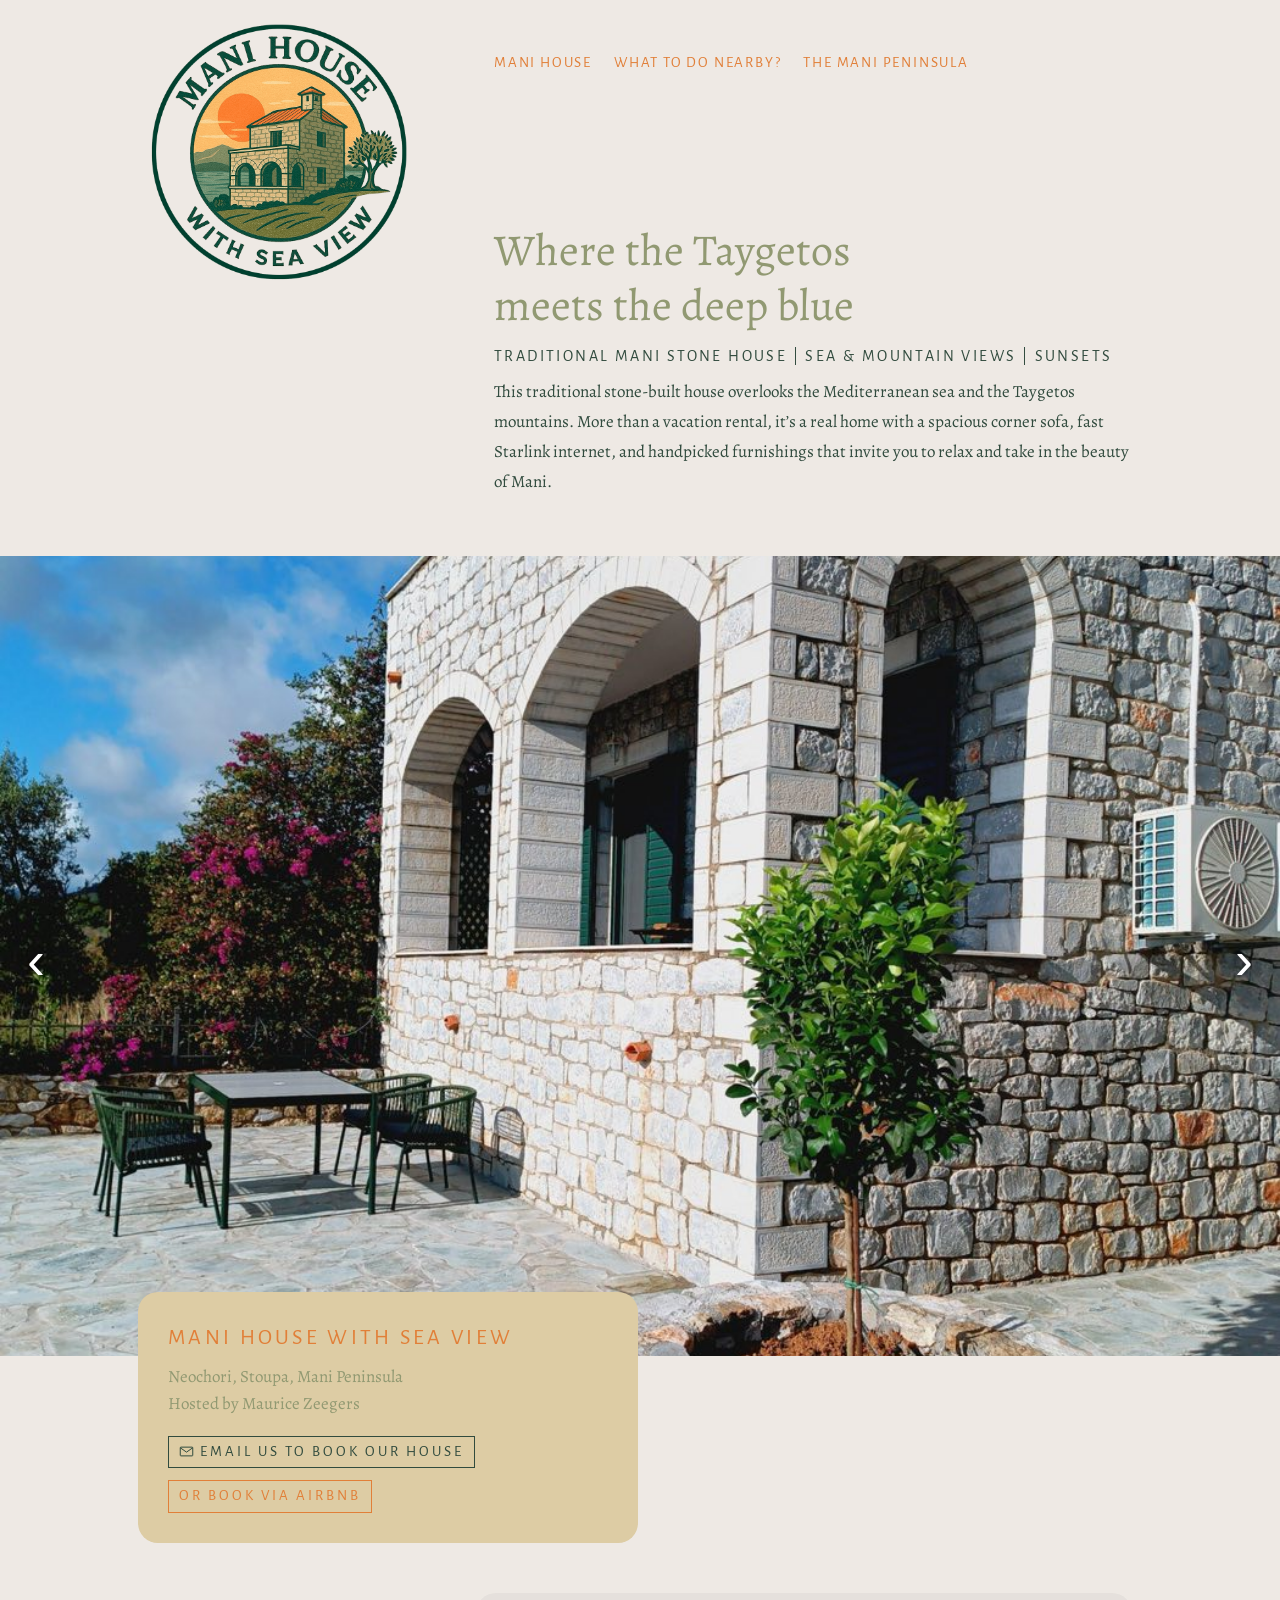
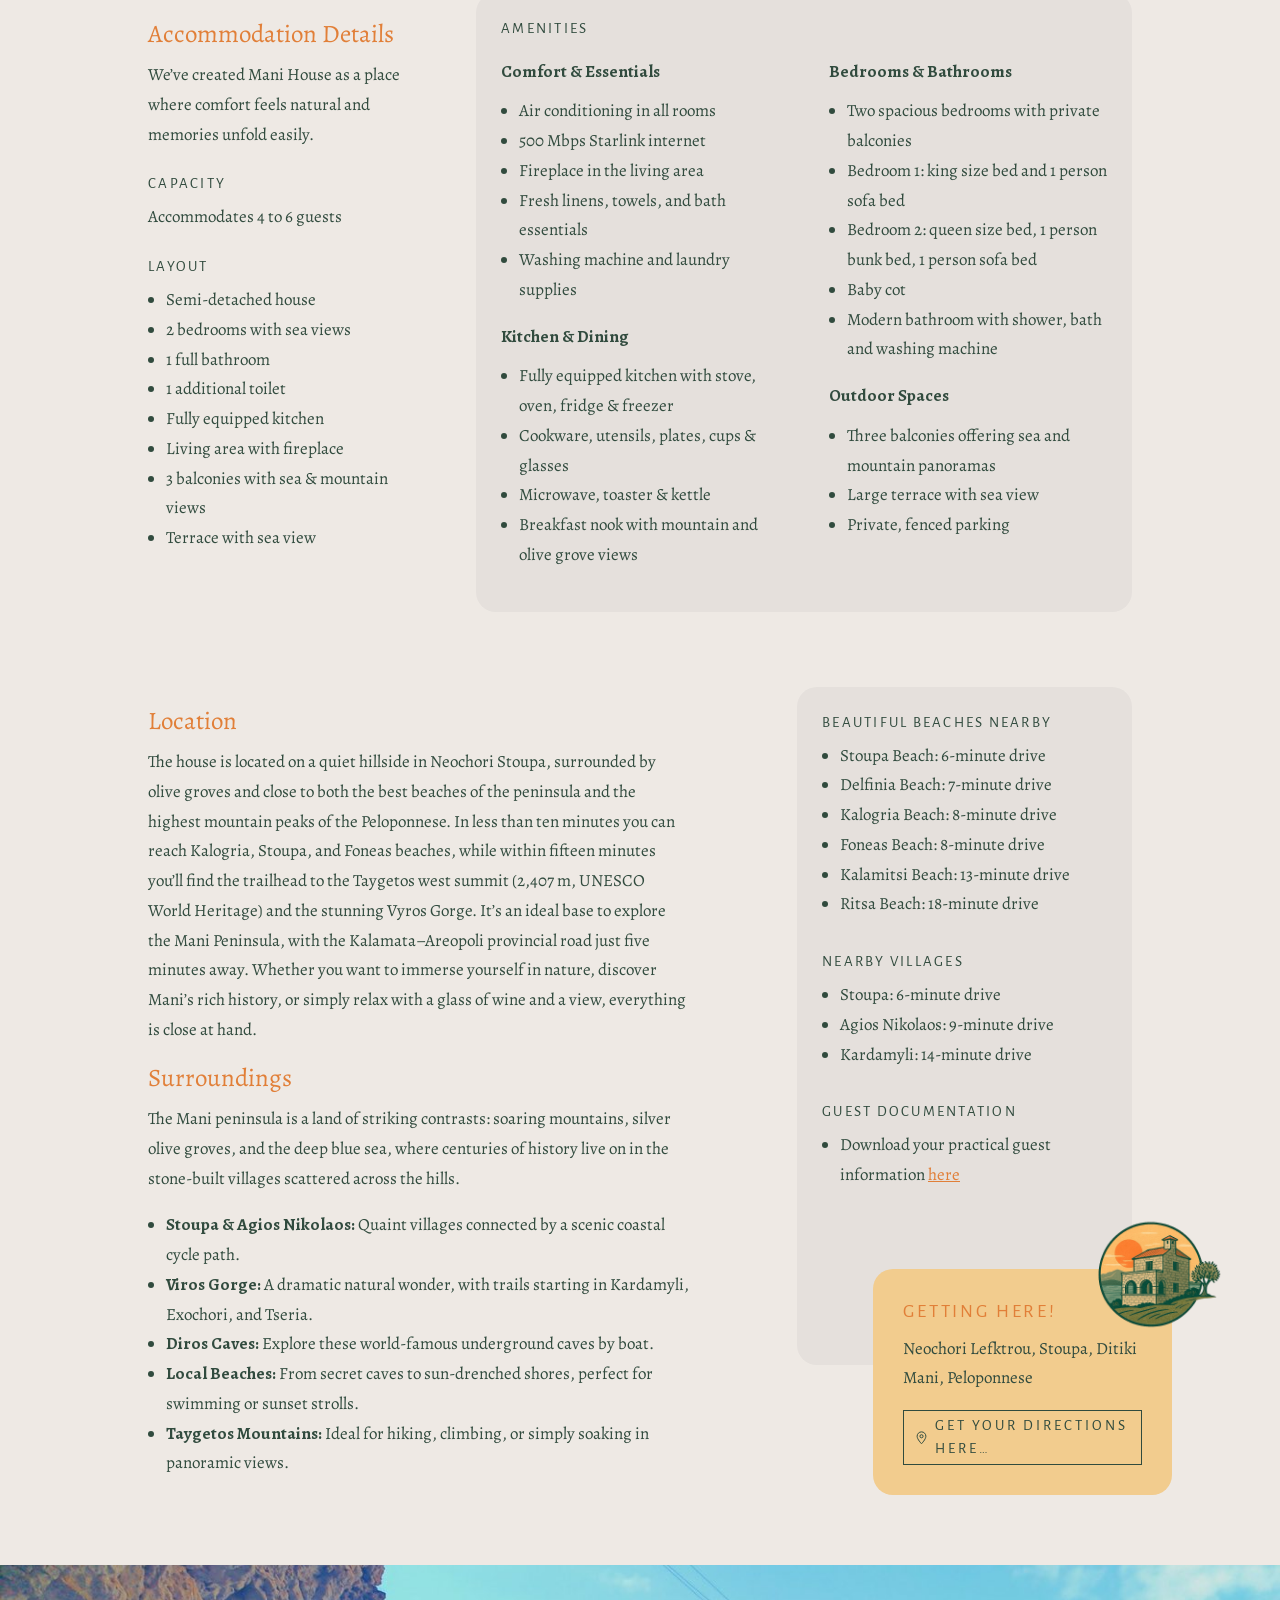
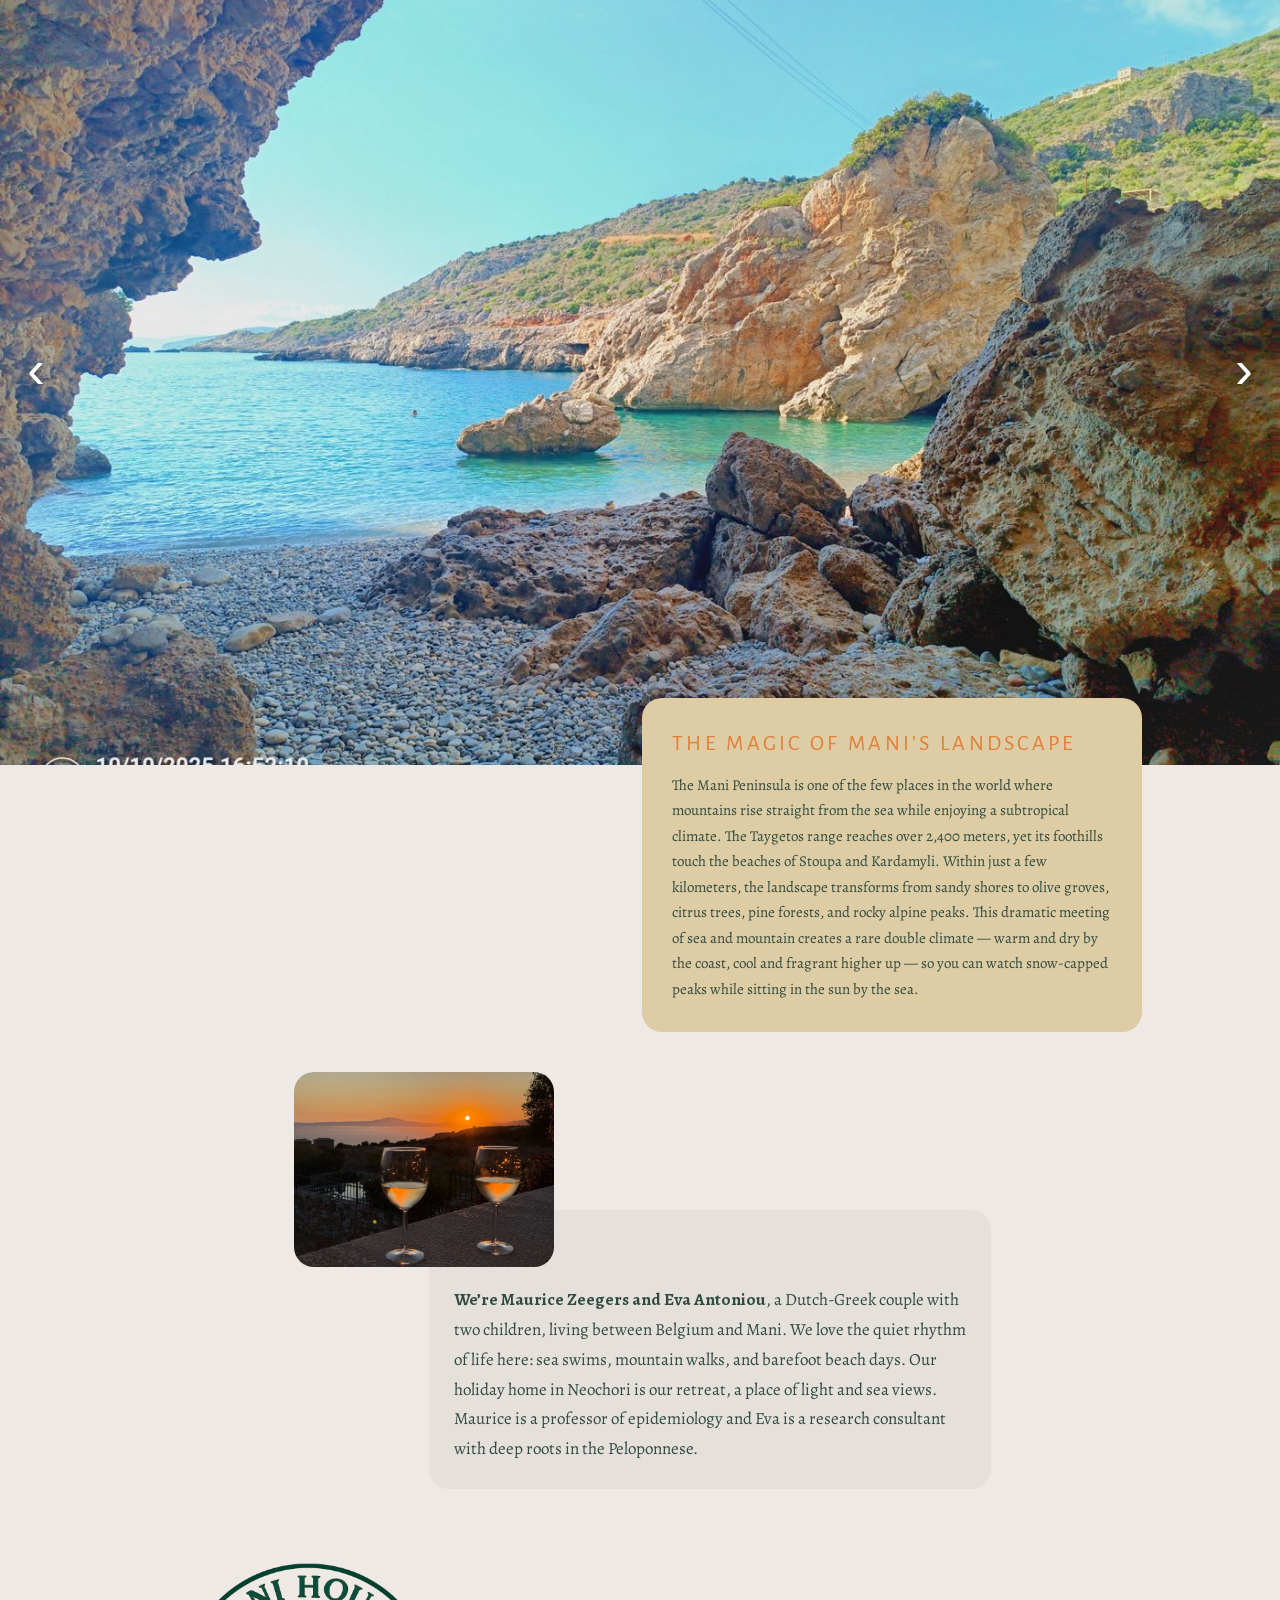
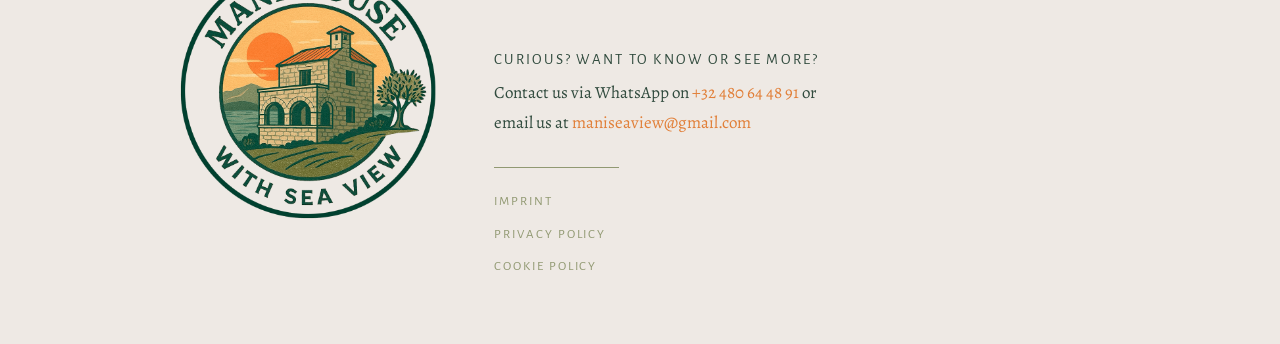
==== index.html @ 1cb17685 "Add static version of the Mani House with Sea View website Rebuilt from the WordPress/Divi site with" ====
<!doctype html>
<html lang="en">
<head>
  <meta charset="utf-8">
  <meta name="viewport" content="width=device-width, initial-scale=1">
  <title>Mani House with Sea View | Neochori, Stoupa, Mani</title>
  <meta name="description" content="Traditional stone house with sea and mountain views in Neochori, Stoupa, on the Mani Peninsula. Two bedrooms, three balconies, Starlink internet. Sleeps 4 to 6 guests.">
  <link rel="canonical" href="https://manihousewithseaview.gr/">
  <meta property="og:title" content="Mani House with Sea View">
  <meta property="og:description" content="Traditional Mani stone house with sea and mountain views near Stoupa.">
  <meta property="og:image" content="https://manihousewithseaview.gr/images/2-exterior-terras-front-1400.jpg">
  <meta property="og:url" content="https://manihousewithseaview.gr/">
  <link rel="icon" href="images/favicon-32.png" sizes="32x32">
  <link rel="apple-touch-icon" href="images/apple-touch-icon.png">
  <link rel="stylesheet" href="style.css">
</head>
<body id="home">

<header class="wrap top">
  <a class="logo" href="./"><img src="images/logo.png" alt="Mani House with Sea View" width="800" height="800"></a>
  <nav>
    <a href="#home">Mani House</a>
    <a href="#whattodo">What to do nearby?</a>
    <a href="#mani">The Mani Peninsula</a>
  </nav>
  <div class="intro">
    <h1>Where the Taygetos<br>meets the deep blue</h1>
    <p class="caps">Traditional Mani stone house | Sea &amp; mountain views | Sunsets</p>
    <p>This traditional stone-built house overlooks the Mediterranean sea and the Taygetos mountains. More than a vacation rental, it’s a real home with a spacious corner sofa, fast Starlink internet, and handpicked furnishings that invite you to relax and take in the beauty of Mani.</p>
  </div>
</header>

<main>
  <div class="slider" aria-label="Photos of the house">
    <div class="slides">
        <figure><img src="images/2-exterior-terras-front-1400.jpg" srcset="images/2-exterior-terras-front-800.jpg 800w, images/2-exterior-terras-front-1400.jpg 1400w" sizes="100vw" alt="Terrace at the front of the house"></figure>
        <figure><img src="images/1-exterior-house-front-1-1400.jpg" srcset="images/1-exterior-house-front-1-800.jpg 800w, images/1-exterior-house-front-1-1400.jpg 1400w" sizes="100vw" alt="Front of the stone house" loading="lazy"></figure>
        <figure><img src="images/3-exterior-house-lighted-1-1400.jpg" srcset="images/3-exterior-house-lighted-1-800.jpg 800w, images/3-exterior-house-lighted-1-1400.jpg 1400w" sizes="100vw" alt="The house lit up in the evening" loading="lazy"></figure>
        <figure><img src="images/4-bedroom-1-view-upper-balcony-1400.jpg" srcset="images/4-bedroom-1-view-upper-balcony-800.jpg 800w, images/4-bedroom-1-view-upper-balcony-1400.jpg 1400w" sizes="100vw" alt="View from the upper balcony of bedroom 1" loading="lazy"></figure>
        <figure><img src="images/5-living-room-sofa-1-1400.jpg" srcset="images/5-living-room-sofa-1-800.jpg 800w, images/5-living-room-sofa-1-1400.jpg 1400w" sizes="100vw" alt="Living room with corner sofa" loading="lazy"></figure>
        <figure><img src="images/6-living-room-view-from-sofa-1400.jpg" srcset="images/6-living-room-view-from-sofa-800.jpg 800w, images/6-living-room-view-from-sofa-1400.jpg 1400w" sizes="100vw" alt="View from the sofa in the living room" loading="lazy"></figure>
        <figure><img src="images/7-livingroom-dining-table-1400.jpg" srcset="images/7-livingroom-dining-table-800.jpg 800w, images/7-livingroom-dining-table-1400.jpg 1400w" sizes="100vw" alt="Dining table in the living room" loading="lazy"></figure>
        <figure><img src="images/8-living-room-view-from-lower-balcony-1400.jpg" srcset="images/8-living-room-view-from-lower-balcony-800.jpg 800w, images/8-living-room-view-from-lower-balcony-1400.jpg 1400w" sizes="100vw" alt="Living room seen from the lower balcony" loading="lazy"></figure>
        <figure><img src="images/11-living-room-fireplace-1400.jpg" srcset="images/11-living-room-fireplace-800.jpg 800w, images/11-living-room-fireplace-1400.jpg 1400w" sizes="100vw" alt="Fireplace in the living room" loading="lazy"></figure>
        <figure><img src="images/12-kitchen-1400.jpg" srcset="images/12-kitchen-800.jpg 800w, images/12-kitchen-1400.jpg 1400w" sizes="100vw" alt="Kitchen" loading="lazy"></figure>
        <figure><img src="images/13-bedroom-1-with-view-1400.jpg" srcset="images/13-bedroom-1-with-view-800.jpg 800w, images/13-bedroom-1-with-view-1400.jpg 1400w" sizes="100vw" alt="Bedroom 1 with sea view" loading="lazy"></figure>
        <figure><img src="images/14-bedroom-1-view-upper-balcony-inside-1400.jpg" srcset="images/14-bedroom-1-view-upper-balcony-inside-800.jpg 800w, images/14-bedroom-1-view-upper-balcony-inside-1400.jpg 1400w" sizes="100vw" alt="Bedroom 1 looking out to the upper balcony" loading="lazy"></figure>
        <figure><img src="images/15-bedroom-1-sunset-from-upper-balcony-1400.jpg" srcset="images/15-bedroom-1-sunset-from-upper-balcony-800.jpg 800w, images/15-bedroom-1-sunset-from-upper-balcony-1400.jpg 1400w" sizes="100vw" alt="Sunset from the upper balcony of bedroom 1" loading="lazy"></figure>
        <figure><img src="images/16-bedroom-2-inside-1400.jpg" srcset="images/16-bedroom-2-inside-800.jpg 800w, images/16-bedroom-2-inside-1400.jpg 1400w" sizes="100vw" alt="Bedroom 2" loading="lazy"></figure>
        <figure><img src="images/17-bedroom-2-sunset-from-upper-balcony-1400.jpg" srcset="images/17-bedroom-2-sunset-from-upper-balcony-800.jpg 800w, images/17-bedroom-2-sunset-from-upper-balcony-1400.jpg 1400w" sizes="100vw" alt="Sunset from the balcony of bedroom 2" loading="lazy"></figure>
        <figure><img src="images/18-bathroom-1400.jpg" srcset="images/18-bathroom-800.jpg 800w, images/18-bathroom-1400.jpg 1400w" sizes="100vw" alt="Bathroom" loading="lazy"></figure>
        <figure><img src="images/20-exterior-house-back-1-1400.jpg" srcset="images/20-exterior-house-back-1-800.jpg 800w, images/20-exterior-house-back-1-1400.jpg 1400w" sizes="100vw" alt="Back of the house" loading="lazy"></figure>
        <figure><img src="images/22-exterior-house-on-the-hill-1400.jpg" srcset="images/22-exterior-house-on-the-hill-800.jpg 800w, images/22-exterior-house-on-the-hill-1400.jpg 1400w" sizes="100vw" alt="The house on the hillside" loading="lazy"></figure>
        <figure><img src="images/23-exterior-main-entrance-1400.jpg" srcset="images/23-exterior-main-entrance-800.jpg 800w, images/23-exterior-main-entrance-1400.jpg 1400w" sizes="100vw" alt="Main entrance" loading="lazy"></figure>
        <figure><img src="images/25-exterior-private-parking-1400.jpg" srcset="images/25-exterior-private-parking-800.jpg 800w, images/25-exterior-private-parking-1400.jpg 1400w" sizes="100vw" alt="Private fenced parking" loading="lazy"></figure>
        <figure><img src="images/img-20251229-131851-343-original-1400.jpg" srcset="images/img-20251229-131851-343-original-800.jpg 800w, images/img-20251229-131851-343-original-1400.jpg 1400w" sizes="100vw" alt="The house and its surroundings" loading="lazy"></figure>
    </div>
    <button class="prev" aria-label="Previous photo">‹</button>
    <button class="next" aria-label="Next photo">›</button>
  </div>

  <div class="wrap">
    <div class="booking">
      <h3 class="caps">Mani House with Sea View</h3>
      <p class="where">Neochori, Stoupa, Mani Peninsula<br>Hosted by Maurice Zeegers</p>
      <div class="buttons">
        <a class="button" href="mailto:maniseaview@gmail.com?subject=Enquiry%20Mani%20House"><svg viewBox="0 0 24 24" fill="none" stroke="currentColor" stroke-width="1.6" aria-hidden="true"><rect x="2" y="5" width="20" height="14" rx="1"/><path d="M2 6l10 7 10-7"/></svg>Email us to book our house</a>
        <a class="button alt" href="https://www.airbnb.com/rooms/1461648641236186463">Or book via Airbnb</a>
      </div>
    </div>

    <section class="accommodation">
      <div>
        <h2>Accommodation Details</h2>
        <p>We’ve created Mani House as a place where comfort feels natural and memories unfold easily.</p>
        <p class="caps label">Capacity</p>
        <p>Accommodates 4 to 6 guests</p>
        <p class="caps label">Layout</p>
        <ul>
          <li>Semi-detached house</li>
          <li>2 bedrooms with sea views</li>
          <li>1 full bathroom</li>
          <li>1 additional toilet</li>
          <li>Fully equipped kitchen</li>
          <li>Living area with fireplace</li>
          <li>3 balconies with sea &amp; mountain views</li>
          <li>Terrace with sea view</li>
        </ul>
      </div>
      <div class="card">
        <p class="caps label">Amenities</p>
        <div>
          <h4>Comfort &amp; Essentials</h4>
          <ul>
            <li>Air conditioning in all rooms</li>
            <li>500 Mbps Starlink internet</li>
            <li>Fireplace in the living area</li>
            <li>Fresh linens, towels, and bath essentials</li>
            <li>Washing machine and laundry supplies</li>
          </ul>
          <h4>Kitchen &amp; Dining</h4>
          <ul>
            <li>Fully equipped kitchen with stove, oven, fridge &amp; freezer</li>
            <li>Cookware, utensils, plates, cups &amp; glasses</li>
            <li>Microwave, toaster &amp; kettle</li>
            <li>Breakfast nook with mountain and olive grove views</li>
          </ul>
        </div>
        <div>
          <h4>Bedrooms &amp; Bathrooms</h4>
          <ul>
            <li>Two spacious bedrooms with private balconies</li>
            <li>Bedroom 1: king size bed and 1 person sofa bed</li>
            <li>Bedroom 2: queen size bed, 1 person bunk bed, 1 person sofa bed</li>
            <li>Baby cot</li>
            <li>Modern bathroom with shower, bath and washing machine</li>
          </ul>
          <h4>Outdoor Spaces</h4>
          <ul>
            <li>Three balconies offering sea and mountain panoramas</li>
            <li>Large terrace with sea view</li>
            <li>Private, fenced parking</li>
          </ul>
        </div>
      </div>
    </section>

    <section class="location" id="whattodo">
      <div class="text">
        <h2>Location</h2>
        <p>The house is located on a quiet hillside in Neochori Stoupa, surrounded by olive groves and close to both the best beaches of the peninsula and the highest mountain peaks of the Peloponnese. In less than ten minutes you can reach Kalogria, Stoupa, and Foneas beaches, while within fifteen minutes you’ll find the trailhead to the Taygetos west summit (2,407 m, UNESCO World Heritage) and the stunning Vyros Gorge. It’s an ideal base to explore the Mani Peninsula, with the Kalamata–Areopoli provincial road just five minutes away. Whether you want to immerse yourself in nature, discover Mani’s rich history, or simply relax with a glass of wine and a view, everything is close at hand.</p>
        <h2>Surroundings</h2>
        <p>The Mani peninsula is a land of striking contrasts: soaring mountains, silver olive groves, and the deep blue sea, where centuries of history live on in the stone-built villages scattered across the hills.</p>
        <ul>
          <li><strong>Stoupa &amp; Agios Nikolaos:</strong> Quaint villages connected by a scenic coastal cycle path.</li>
          <li><strong>Viros Gorge:</strong> A dramatic natural wonder, with trails starting in Kardamyli, Exochori, and Tseria.</li>
          <li><strong>Diros Caves:</strong> Explore these world-famous underground caves by boat.</li>
          <li><strong>Local Beaches:</strong> From secret caves to sun-drenched shores, perfect for swimming or sunset strolls.</li>
          <li><strong>Taygetos Mountains:</strong> Ideal for hiking, climbing, or simply soaking in panoramic views.</li>
        </ul>
      </div>
      <div class="side">
        <div class="card">
          <p class="caps label">Beautiful beaches nearby</p>
          <ul>
            <li>Stoupa Beach: 6-minute drive</li>
            <li>Delfinia Beach: 7-minute drive</li>
            <li>Kalogria Beach: 8-minute drive</li>
            <li>Foneas Beach: 8-minute drive</li>
            <li>Kalamitsi Beach: 13-minute drive</li>
            <li>Ritsa Beach: 18-minute drive</li>
          </ul>
          <p class="caps label">Nearby villages</p>
          <ul>
            <li>Stoupa: 6-minute drive</li>
            <li>Agios Nikolaos: 9-minute drive</li>
            <li>Kardamyli: 14-minute drive</li>
          </ul>
          <p class="caps label">Guest documentation</p>
          <ul>
            <li>Download your practical guest information <a href="https://docs.google.com/document/d/13TBv6bcP04Jsb_FyH6azS7c6gY75hs_yPZg1KuFOugA/edit?tab=t.0">here</a></li>
          </ul>
        </div>
        <div class="getting-here">
          <img class="pin" src="images/logo-small.png" alt="" width="512" height="512" loading="lazy">
          <h3 class="caps">Getting here!</h3>
          <p>Neochori Lefktrou, Stoupa, Ditiki Mani, Peloponnese</p>
          <p><a class="button" href="https://www.google.com/maps/place/Mani+House+with+Sea+View/@36.8481106,22.2846082,17z/data=!3m1!4b1!4m6!3m5!1s0x1361c13d18dd3787:0x86196227bbcb44e0!8m2!3d36.8481106!4d22.2846082!16s%2Fg%2F11yldchxhn"><svg viewBox="0 0 24 24" fill="none" stroke="currentColor" stroke-width="1.6" aria-hidden="true"><path d="M12 22s7-7.2 7-12a7 7 0 0 0-14 0c0 4.8 7 12 7 12z"/><circle cx="12" cy="10" r="2.5"/></svg>Get your directions here…</a></p>
        </div>
      </div>
    </section>
  </div>

  <div class="slider second-slider" aria-label="Photos of the Mani Peninsula">
    <div class="slides">
        <figure><img src="images/26-other-foneas-1400.jpg" srcset="images/26-other-foneas-800.jpg 800w, images/26-other-foneas-1400.jpg 1400w" sizes="100vw" alt="Foneas beach"></figure>
        <figure><img src="images/28-other-tseria-down-1400.jpg" srcset="images/28-other-tseria-down-800.jpg 800w, images/28-other-tseria-down-1400.jpg 1400w" sizes="100vw" alt="View down from Tseria" loading="lazy"></figure>
        <figure><img src="images/29-other-taygetos-1400.jpg" srcset="images/29-other-taygetos-800.jpg 800w, images/29-other-taygetos-1400.jpg 1400w" sizes="100vw" alt="The Taygetos mountains" loading="lazy"></figure>
        <figure><img src="images/30-other-stoupa-1400.jpg" srcset="images/30-other-stoupa-800.jpg 800w, images/30-other-stoupa-1400.jpg 1400w" sizes="100vw" alt="Stoupa" loading="lazy"></figure>
        <figure><img src="images/31-other-cycle-path-stoupa-ag-nikolas-1400.jpg" srcset="images/31-other-cycle-path-stoupa-ag-nikolas-800.jpg 800w, images/31-other-cycle-path-stoupa-ag-nikolas-1400.jpg 1400w" sizes="100vw" alt="Cycle path between Stoupa and Agios Nikolaos" loading="lazy"></figure>
    </div>
    <button class="prev" aria-label="Previous photo">‹</button>
    <button class="next" aria-label="Next photo">›</button>
  </div>

  <div class="wrap">
    <section class="magic" id="mani">
      <h3 class="caps">The magic of Mani’s landscape</h3>
      <p>The Mani Peninsula is one of the few places in the world where mountains rise straight from the sea while enjoying a subtropical climate. The Taygetos range reaches over 2,400 meters, yet its foothills touch the beaches of Stoupa and Kardamyli. Within just a few kilometers, the landscape transforms from sandy shores to olive groves, citrus trees, pine forests, and rocky alpine peaks. This dramatic meeting of sea and mountain creates a rare double climate — warm and dry by the coast, cool and fragrant higher up — so you can watch snow-capped peaks while sitting in the sun by the sea.</p>
    </section>

    <section class="about">
      <img src="images/zonsondergang-wijnglazen-mani-800.jpg" alt="Two wine glasses at sunset over the sea" width="800" height="600" loading="lazy">
      <div class="card">
        <p><strong>We’re Maurice Zeegers and Eva Antoniou</strong>, a Dutch-Greek couple with two children, living between Belgium and Mani. We love the quiet rhythm of life here: sea swims, mountain walks, and barefoot beach days. Our holiday home in Neochori is our retreat, a place of light and sea views. Maurice is a professor of epidemiology and Eva is a research consultant with deep roots in the Peloponnese.</p>
      </div>
    </section>
  </div>
</main>

<footer class="wrap contact">
  <img class="logo" src="images/logo.png" alt="" width="800" height="800" loading="lazy">
  <div>
    <p class="caps label">Curious? Want to know or see more?</p>
    <p>Contact us via WhatsApp on <a href="https://wa.me/32480644891">+32 480 64 48 91</a> or<br>email us at <a href="mailto:maniseaview@gmail.com?subject=Enquiry%20Mani%20House">maniseaview@gmail.com</a></p>
    <hr>
    <nav class="legal-links">
      <a href="imprint.html">Imprint</a>
      <a href="privacy-policy.html">Privacy Policy</a>
      <a href="cookie-policy-eu.html">Cookie Policy</a>
    </nav>
  </div>
</footer>

<script>
  document.querySelectorAll('.slider').forEach(function (slider) {
    var track = slider.querySelector('.slides');
    var total = track.children.length;
    function index() { return Math.round(track.scrollLeft / track.clientWidth); }
    function go(step) {
      var next = (index() + step + total) % total;
      track.scrollTo({ left: next * track.clientWidth, behavior: 'smooth' });
    }
    slider.querySelector('.prev').addEventListener('click', function () { go(-1); });
    slider.querySelector('.next').addEventListener('click', function () { go(1); });
  });
</script>
</body>
</html>
---- style.css ----
@font-face {
  font-family: "Alegreya";
  src: url("fonts/Alegreya-Regular.ttf") format("truetype");
  font-display: swap;
}
@font-face {
  font-family: "Alegreya";
  src: url("fonts/Alegreya-Bold.woff2") format("woff2");
  font-weight: 700;
  font-display: swap;
}
@font-face {
  font-family: "Alegreya Sans";
  src: url("fonts/AlegreyaSans-Regular.ttf") format("truetype");
  font-display: swap;
}

:root {
  --bg: #eee9e4;
  --grey: #e5e0dc;
  --sand: #ddcca4;
  --peach: #f2cc8e;
  --text: #314b3e;
  --olive: #919972;
  --accent: #e17f38;
  --accent-dark: #c4652a;
  --serif: "Alegreya", Georgia, serif;
  --sans: "Alegreya Sans", Helvetica, Arial, sans-serif;
  --radius: 20px;
}

* { box-sizing: border-box; }
html { scroll-behavior: smooth; }
body {
  margin: 0;
  background: var(--bg);
  color: var(--text);
  font-family: var(--serif);
  font-size: 17px;
  line-height: 1.75;
}
img { max-width: 100%; height: auto; display: block; }
a { color: var(--accent); text-decoration: none; }
.legal a, .location .card a { text-decoration: underline; }
a:hover { color: var(--accent-dark); }
p { margin: 0 0 1em; }
p:last-child { margin-bottom: 0; }

.wrap { max-width: 1024px; margin: 0 auto; padding: 0 20px; }

/* Shared type */
h1 {
  font-weight: 400;
  color: var(--olive);
  font-size: 44px;
  line-height: 1.25;
  margin: 0 0 12px;
}
h2 {
  font-weight: 400;
  color: var(--accent);
  font-size: 25px;
  line-height: 1.3;
  margin: 0 0 10px;
}
h4 { font-weight: 700; font-size: 17px; margin: 0 0 10px; }
.caps {
  font-family: var(--sans);
  font-weight: 400;
  text-transform: uppercase;
  letter-spacing: 0.15em;
  line-height: 1.4;
}
h3.caps { color: var(--accent); font-size: 22px; margin: 0 0 14px; }
.label { font-size: 15px; margin: 0 0 8px; }
ul { margin: 0 0 1em; padding-left: 18px; }
li { margin: 0; }
.card {
  background: var(--grey);
  border-radius: var(--radius);
  padding: 25px;
}

/* Buttons */
.button {
  display: inline-flex;
  align-items: center;
  gap: 6px;
  font-family: var(--sans);
  text-transform: uppercase;
  letter-spacing: 0.2em;
  font-size: 15px;
  line-height: 1.5;
  text-decoration: none;
  border: 1px solid currentColor;
  padding: 4px 10px;
  color: var(--text);
}
.button.alt { color: var(--accent); }
.button:hover { background: rgba(255, 255, 255, 0.3); color: inherit; }
.button svg { width: 15px; height: 15px; flex: none; }
.buttons { display: flex; flex-direction: column; align-items: flex-start; gap: 12px; }

/* Header and intro */
.top { display: grid; grid-template-columns: 292px 1fr; gap: 0 54px; padding-top: 20px; }
.top .logo img { width: 263px; }
.top nav { display: flex; flex-wrap: wrap; gap: 6px 22px; padding-top: 30px; }
.top nav a {
  font-family: var(--sans);
  text-transform: uppercase;
  letter-spacing: 0.12em;
  font-size: 15px;
  text-decoration: none;
}
.intro { grid-column: 2; margin-top: -60px; padding-bottom: 60px; }
.intro .caps { font-size: 16px; margin-bottom: 10px; }

/* Slider */
.slider { position: relative; }
.slides {
  display: flex;
  overflow-x: auto;
  scroll-snap-type: x mandatory;
  scrollbar-width: none;
}
.slides::-webkit-scrollbar { display: none; }
.slides figure {
  flex: 0 0 100%;
  margin: 0;
  scroll-snap-align: start;
  height: 800px;
  max-height: 90vh;
  background: #222;
}
.slides img { width: 100%; height: 100%; object-fit: cover; }
.slider button {
  position: absolute;
  top: 50%;
  transform: translateY(-50%);
  width: 48px;
  height: 48px;
  border: 0;
  background: none;
  color: #fff;
  font-size: 54px;
  line-height: 1;
  text-shadow: 0 0 8px rgba(0, 0, 0, 0.5);
  cursor: pointer;
}
.slider .prev { left: 12px; }
.slider .next { right: 12px; }

/* Booking card, overlapping the first slider */
.booking {
  position: relative;
  z-index: 2;
  width: 500px;
  max-width: 100%;
  margin: -64px 0 0 -10px;
  background: var(--sand);
  border-radius: var(--radius);
  padding: 30px;
}
.booking h3.caps { margin-bottom: 10px; }
.booking .where { color: var(--olive); line-height: 1.6; margin-bottom: 18px; }

/* Accommodation */
.accommodation { display: grid; grid-template-columns: 328px 1fr; padding-top: 50px; }
.accommodation > div:first-child { padding: 25px 52px 0 0; }
.accommodation .card { display: grid; grid-template-columns: 1fr 1fr; gap: 0 50px; }
.accommodation .card .label { grid-column: 1 / -1; margin-bottom: 18px; }
.accommodation .label { margin-top: 24px; }
.accommodation .card .label { margin-top: 0; }

/* Location and the overlapping "Getting here" card */
.location { display: grid; grid-template-columns: 1fr 335px; gap: 0 107px; padding-top: 75px; }
.location .text { padding-top: 18px; }
.location .side { position: relative; padding-bottom: 130px; }
.location .side .card { min-height: 100%; padding-bottom: 140px; }
.location .side .card .label { margin-top: 32px; }
.location .side .card .label:first-child { margin-top: 0; }
.getting-here {
  position: absolute;
  z-index: 2;
  left: 76px;
  bottom: 0;
  width: 299px;
  background: var(--peach);
  border-radius: var(--radius);
  padding: 30px;
}
.getting-here h3.caps { font-size: 19px; margin-bottom: 8px; }
.getting-here .pin {
  position: absolute;
  top: -57px;
  right: -49px;
  width: 123px;
}
.second-slider { margin-top: 70px; }

/* Magic card, overlapping the second slider */
.magic {
  position: relative;
  z-index: 2;
  width: 500px;
  max-width: 100%;
  margin: -67px -10px 0 auto;
  background: var(--sand);
  border-radius: var(--radius);
  padding: 30px;
  font-size: 15px;
  line-height: 1.7;
}

/* About: photo overlapping the grey card */
.about { position: relative; max-width: 562px; margin: 40px auto 0; padding-top: 138px; left: 70px; }
.about img {
  position: absolute;
  z-index: 2;
  top: 0;
  left: -135px;
  width: 260px;
  border-radius: var(--radius);
}
.about .card { padding: 75px 25px 25px; }

/* Contact and footer */
.contact { display: grid; grid-template-columns: 292px 1fr; gap: 0 54px; padding: 110px 20px 60px; align-items: start; }
.contact .logo { width: 263px; margin-left: 29px; margin-top: -40px; }
.contact .label { color: var(--text); margin: 50px 0 8px; }
.contact hr { width: 125px; margin: 30px 0 18px; border: 0; border-top: 1px solid var(--olive); }
.legal-links a {
  display: block;
  font-family: var(--sans);
  text-transform: uppercase;
  letter-spacing: 0.15em;
  font-size: 13px;
  line-height: 2.5;
  color: var(--olive);
  text-decoration: none;
}
.legal-links a:hover { color: var(--accent); }

/* Legal pages */
.legal { max-width: 760px; padding-bottom: 40px; }
.legal h2 { font-size: 21px; margin-top: 32px; }
.legal h4 { margin-top: 18px; }
.legal-footer { padding: 20px 20px 60px; }
.legal-footer .legal-links { display: flex; flex-wrap: wrap; gap: 0 28px; }

@media (max-width: 980px) {
  .top, .contact { grid-template-columns: 1fr; }
  .top .logo img { width: 212px; }
  .top nav { padding-top: 16px; }
  .intro { grid-column: 1; margin-top: 30px; }
  h1 { font-size: 34px; }
  .slides figure { height: 460px; }
  .booking { margin: -90px auto 0; }
  .accommodation, .location { grid-template-columns: 1fr; gap: 40px; }
  .accommodation > div:first-child { padding: 0; }
  .location .side { max-width: 380px; }
  .location .side .card { padding-bottom: 60px; min-height: 0; }
  .getting-here { position: relative; left: auto; margin: -40px 0 0 auto; width: 300px; max-width: 85%; }
  .location .side { padding-bottom: 0; }
  .getting-here .pin { width: 92px; top: 0; right: -10px; transform: translateY(-40%); }
  .magic { margin: -67px auto 0; }
  .about { left: 0; margin-top: 60px; padding-top: 98px; }
  .about img { left: -5px; }
  .contact { padding-top: 120px; }
  .contact .logo { width: 188px; margin: -100px 0 0 0; }
  .contact .label { margin-top: 20px; }
}

@media (max-width: 600px) {
  .accommodation .card { grid-template-columns: 1fr; }
  .booking, .magic { padding: 25px; }
}
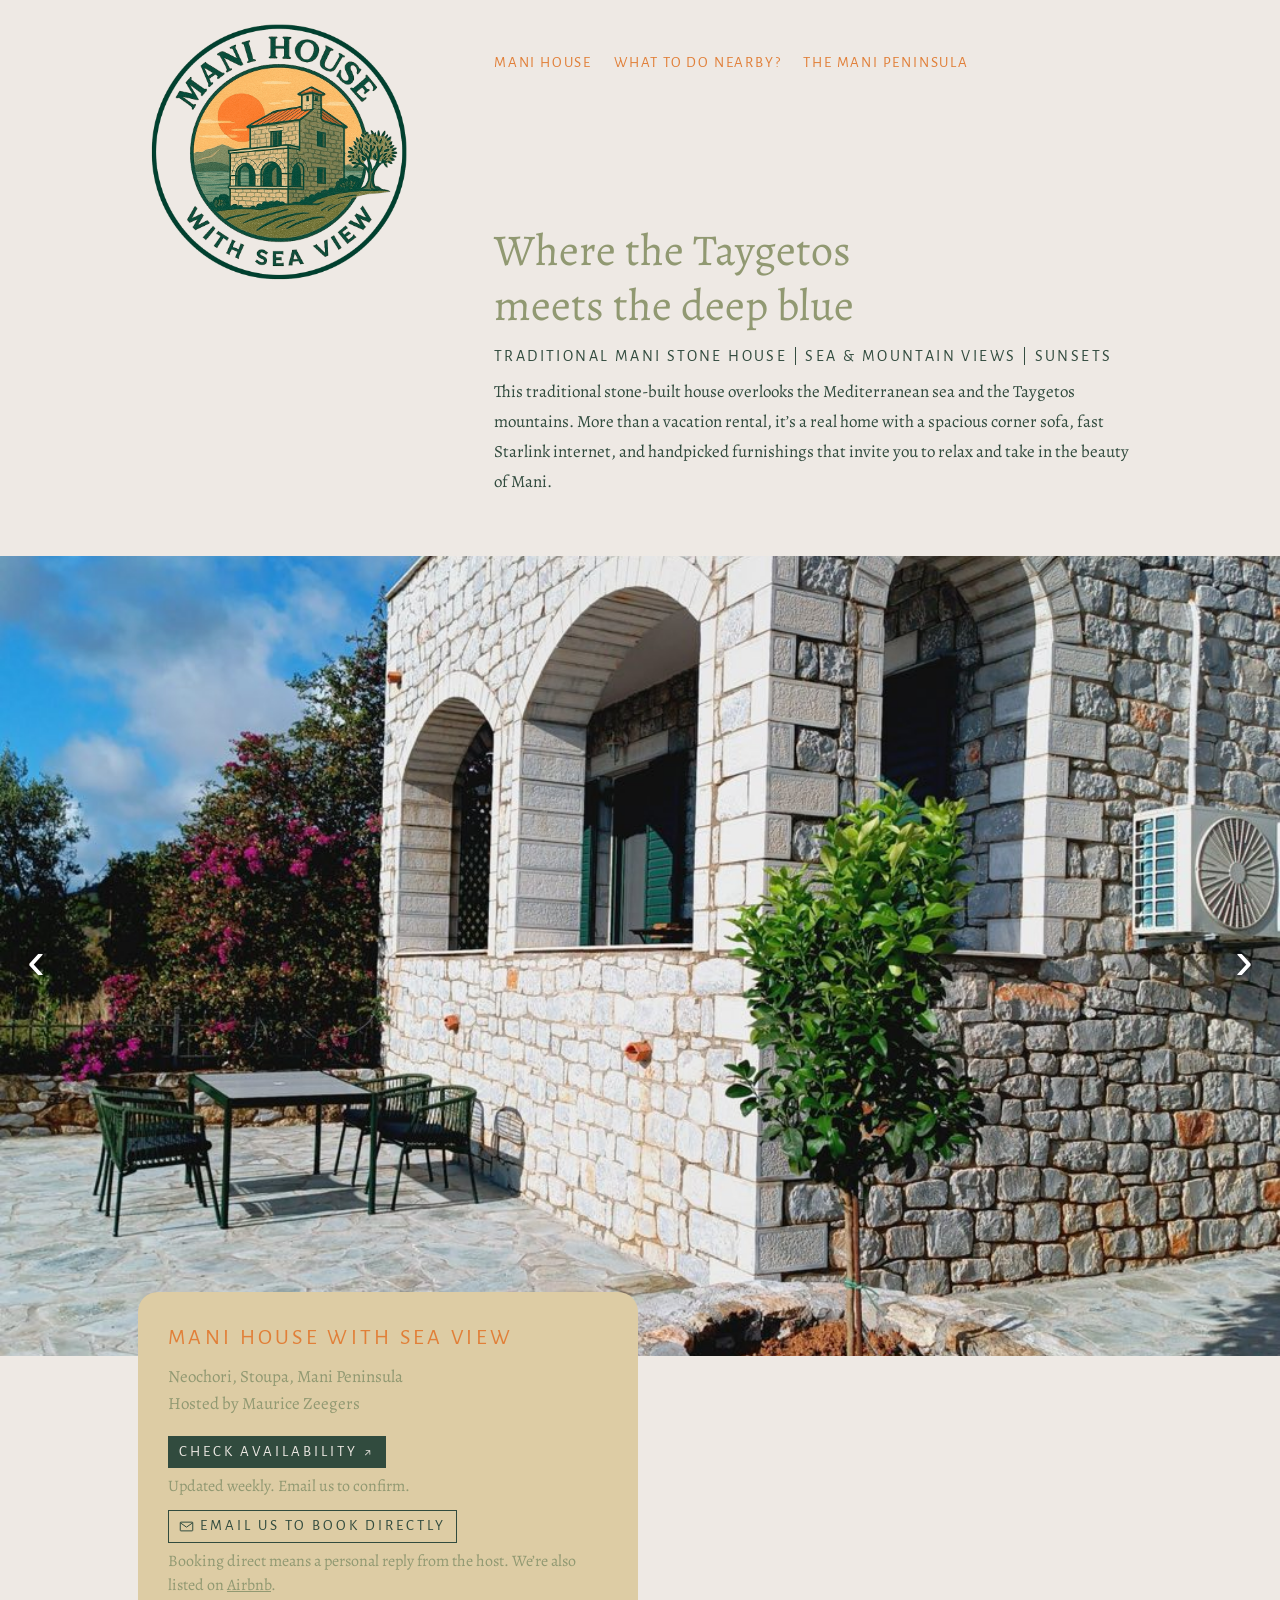
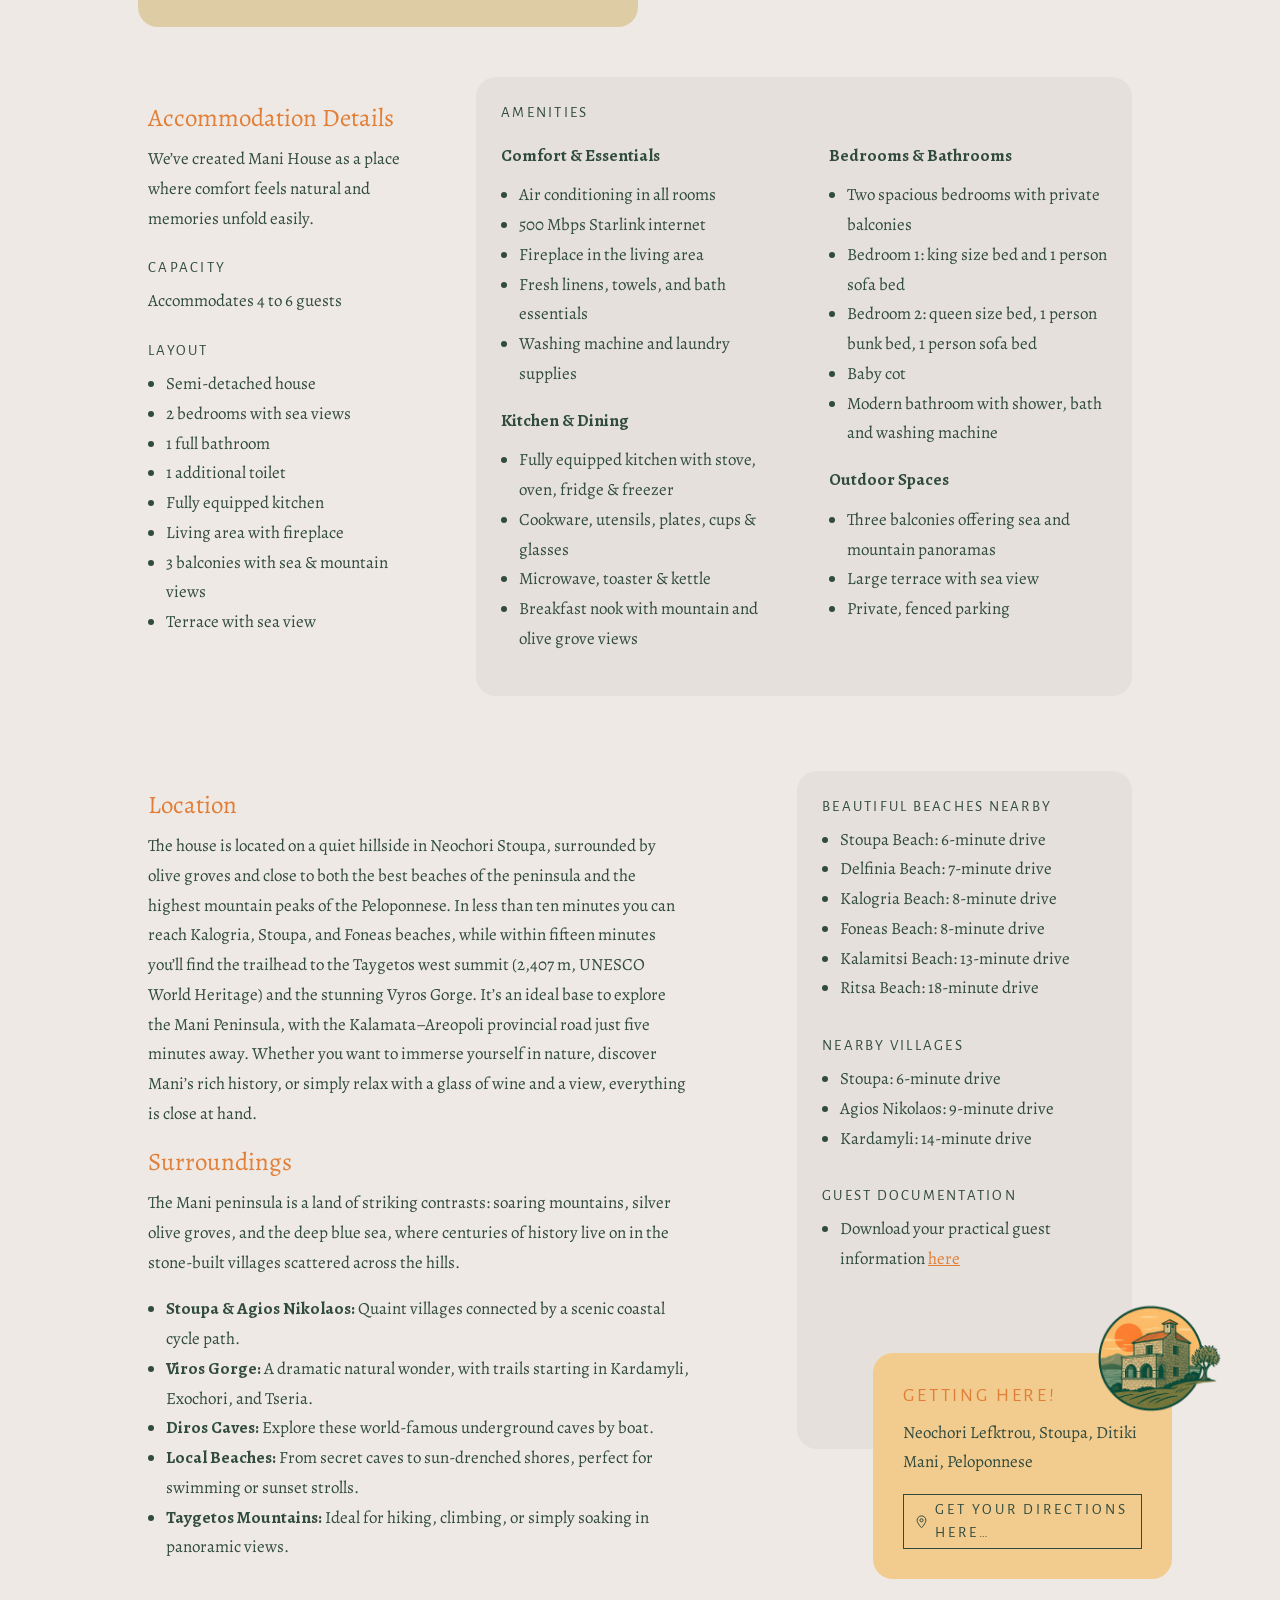
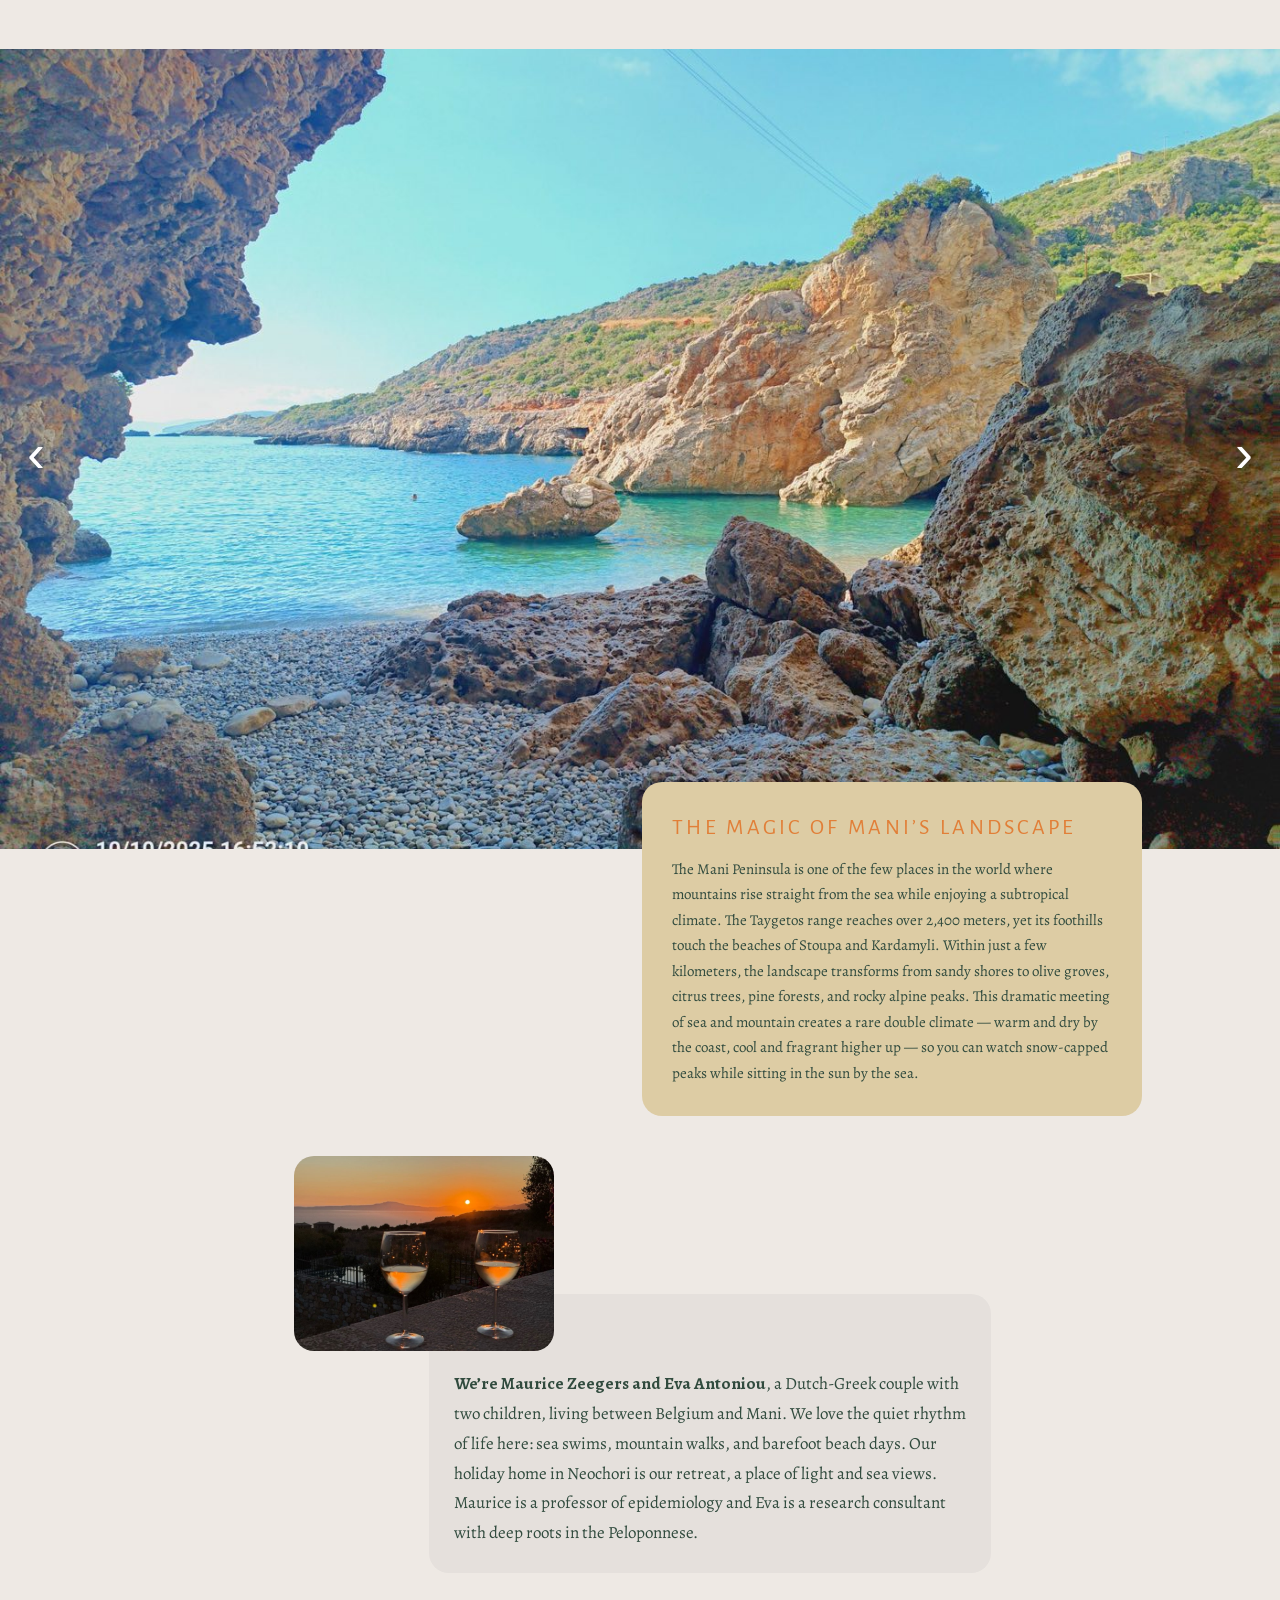
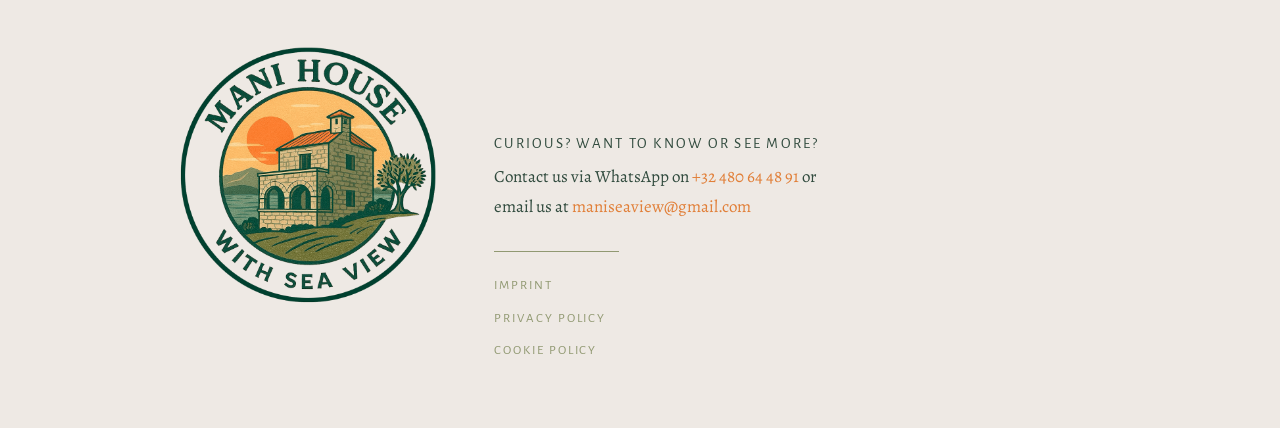
==== commit 298f9584: "Add Check availability button, favour direct booking, make Airbnb a subtle text link" ====
--- a/index.html
+++ b/index.html
@@ -3,13 +3,120 @@
 <head>
   <meta charset="utf-8">
   <meta name="viewport" content="width=device-width, initial-scale=1">
-  <title>Mani House with Sea View | Neochori, Stoupa, Mani</title>
-  <meta name="description" content="Traditional stone house with sea and mountain views in Neochori, Stoupa, on the Mani Peninsula. Two bedrooms, three balconies, Starlink internet. Sleeps 4 to 6 guests.">
+  <title>Mani House with Sea View | Holiday rental in Stoupa, Mani, Greece</title>
+  <meta name="description" content="Mani House rental: traditional stone holiday home with sea and mountain views in Neochori, Stoupa, on the Mani Peninsula (Peloponnese, Greece). Two bedrooms, three balconies, Starlink internet. Sleeps 4 to 6 guests.">
   <link rel="canonical" href="https://manihousewithseaview.gr/">
-  <meta property="og:title" content="Mani House with Sea View">
-  <meta property="og:description" content="Traditional Mani stone house with sea and mountain views near Stoupa.">
+  <meta property="og:type" content="website">
+  <meta property="og:title" content="Mani House with Sea View | Holiday rental in Stoupa, Mani">
+  <meta property="og:description" content="Traditional Mani stone house for rent with sea and mountain views near Stoupa, Greece.">
   <meta property="og:image" content="https://manihousewithseaview.gr/images/2-exterior-terras-front-1400.jpg">
   <meta property="og:url" content="https://manihousewithseaview.gr/">
+  <script type="application/ld+json">
+{
+ "@context": "https://schema.org",
+ "@type": "VacationRental",
+ "@id": "https://manihousewithseaview.gr/#house",
+ "name": "Mani House with Sea View",
+ "alternateName": [
+  "Mani House",
+  "Mani House rental Stoupa"
+ ],
+ "description": "Traditional Mani stone house for rent in Neochori, Stoupa, on the Mani Peninsula in Greece. Holiday home with sea and mountain views, two bedrooms with sea views, three balconies, a sea-view terrace, fireplace, air conditioning and Starlink internet. Sleeps 4 to 6 guests. Close to Stoupa, Kalogria and Foneas beaches, Kardamyli and the Taygetos mountains.",
+ "url": "https://manihousewithseaview.gr/",
+ "identifier": "manihousewithseaview",
+ "image": [
+  "https://manihousewithseaview.gr/images/2-exterior-terras-front-1400.jpg",
+  "https://manihousewithseaview.gr/images/13-bedroom-1-with-view-1400.jpg",
+  "https://manihousewithseaview.gr/images/4-bedroom-1-view-upper-balcony-1400.jpg"
+ ],
+ "address": {
+  "@type": "PostalAddress",
+  "addressLocality": "Neochori Lefktrou, Stoupa",
+  "addressRegion": "West Mani, Messinia, Peloponnese",
+  "addressCountry": "GR"
+ },
+ "geo": {
+  "@type": "GeoCoordinates",
+  "latitude": 36.8481106,
+  "longitude": 22.2846082
+ },
+ "hasMap": "https://www.google.com/maps/place/Mani+House+with+Sea+View/@36.8481106,22.2846082,17z",
+ "containsPlace": {
+  "@type": "Accommodation",
+  "additionalType": "EntirePlace",
+  "numberOfBedrooms": 2,
+  "numberOfBathroomsTotal": 1,
+  "occupancy": {
+   "@type": "QuantitativeValue",
+   "minValue": 1,
+   "maxValue": 6
+  },
+  "amenityFeature": [
+   {
+    "@type": "LocationFeatureSpecification",
+    "name": "Sea view",
+    "value": true
+   },
+   {
+    "@type": "LocationFeatureSpecification",
+    "name": "Mountain view",
+    "value": true
+   },
+   {
+    "@type": "LocationFeatureSpecification",
+    "name": "Air conditioning",
+    "value": true
+   },
+   {
+    "@type": "LocationFeatureSpecification",
+    "name": "Wifi (Starlink, 500 Mbps)",
+    "value": true
+   },
+   {
+    "@type": "LocationFeatureSpecification",
+    "name": "Fireplace",
+    "value": true
+   },
+   {
+    "@type": "LocationFeatureSpecification",
+    "name": "Fully equipped kitchen",
+    "value": true
+   },
+   {
+    "@type": "LocationFeatureSpecification",
+    "name": "Washing machine",
+    "value": true
+   },
+   {
+    "@type": "LocationFeatureSpecification",
+    "name": "Balcony",
+    "value": true
+   },
+   {
+    "@type": "LocationFeatureSpecification",
+    "name": "Terrace",
+    "value": true
+   },
+   {
+    "@type": "LocationFeatureSpecification",
+    "name": "Private parking",
+    "value": true
+   },
+   {
+    "@type": "LocationFeatureSpecification",
+    "name": "Baby cot",
+    "value": true
+   }
+  ]
+ },
+ "email": "maniseaview@gmail.com",
+ "telephone": "+32 480 64 48 91",
+ "sameAs": [
+  "https://www.airbnb.com/rooms/1461648641236186463"
+ ],
+ "keywords": "Mani house rental, Stoupa vacation rental, holiday home Mani, Kardamyli, Neochori, Peloponnese, Greece, sea view, stone house"
+}
+  </script>
   <link rel="icon" href="images/favicon-32.png" sizes="32x32">
   <link rel="apple-touch-icon" href="images/apple-touch-icon.png">
   <link rel="stylesheet" href="style.css">
@@ -64,8 +171,10 @@
       <h3 class="caps">Mani House with Sea View</h3>
       <p class="where">Neochori, Stoupa, Mani Peninsula<br>Hosted by Maurice Zeegers</p>
       <div class="buttons">
-        <a class="button" href="mailto:maniseaview@gmail.com?subject=Enquiry%20Mani%20House"><svg viewBox="0 0 24 24" fill="none" stroke="currentColor" stroke-width="1.6" aria-hidden="true"><rect x="2" y="5" width="20" height="14" rx="1"/><path d="M2 6l10 7 10-7"/></svg>Email us to book our house</a>
-        <a class="button alt" href="https://www.airbnb.com/rooms/1461648641236186463">Or book via Airbnb</a>
+        <a class="button solid" href="https://mauricezeegers.nl/#house">Check availability <span aria-hidden="true">↗</span></a>
+        <p class="note">Updated weekly. Email us to confirm.</p>
+        <a class="button" href="mailto:maniseaview@gmail.com?subject=Enquiry%20Mani%20House"><svg viewBox="0 0 24 24" fill="none" stroke="currentColor" stroke-width="1.6" aria-hidden="true"><rect x="2" y="5" width="20" height="14" rx="1"/><path d="M2 6l10 7 10-7"/></svg>Email us to book directly</a>
+        <p class="note">Booking direct means a personal reply from the host. We’re also listed on <a href="https://www.airbnb.com/rooms/1461648641236186463">Airbnb</a>.</p>
       </div>
     </div>
 
--- a/style.css
+++ b/style.css
@@ -96,7 +96,10 @@
   padding: 4px 10px;
   color: var(--text);
 }
-.button.alt { color: var(--accent); }
+.button.solid { background: var(--text); border-color: var(--text); color: var(--bg); }
+.button.solid:hover { background: var(--text); color: var(--bg); opacity: 0.9; }
+.buttons .note { margin: -6px 0 0; font-size: 16px; line-height: 1.5; color: var(--olive); }
+.buttons .note a { color: inherit; text-decoration: underline; }
 .button:hover { background: rgba(255, 255, 255, 0.3); color: inherit; }
 .button svg { width: 15px; height: 15px; flex: none; }
 .buttons { display: flex; flex-direction: column; align-items: flex-start; gap: 12px; }
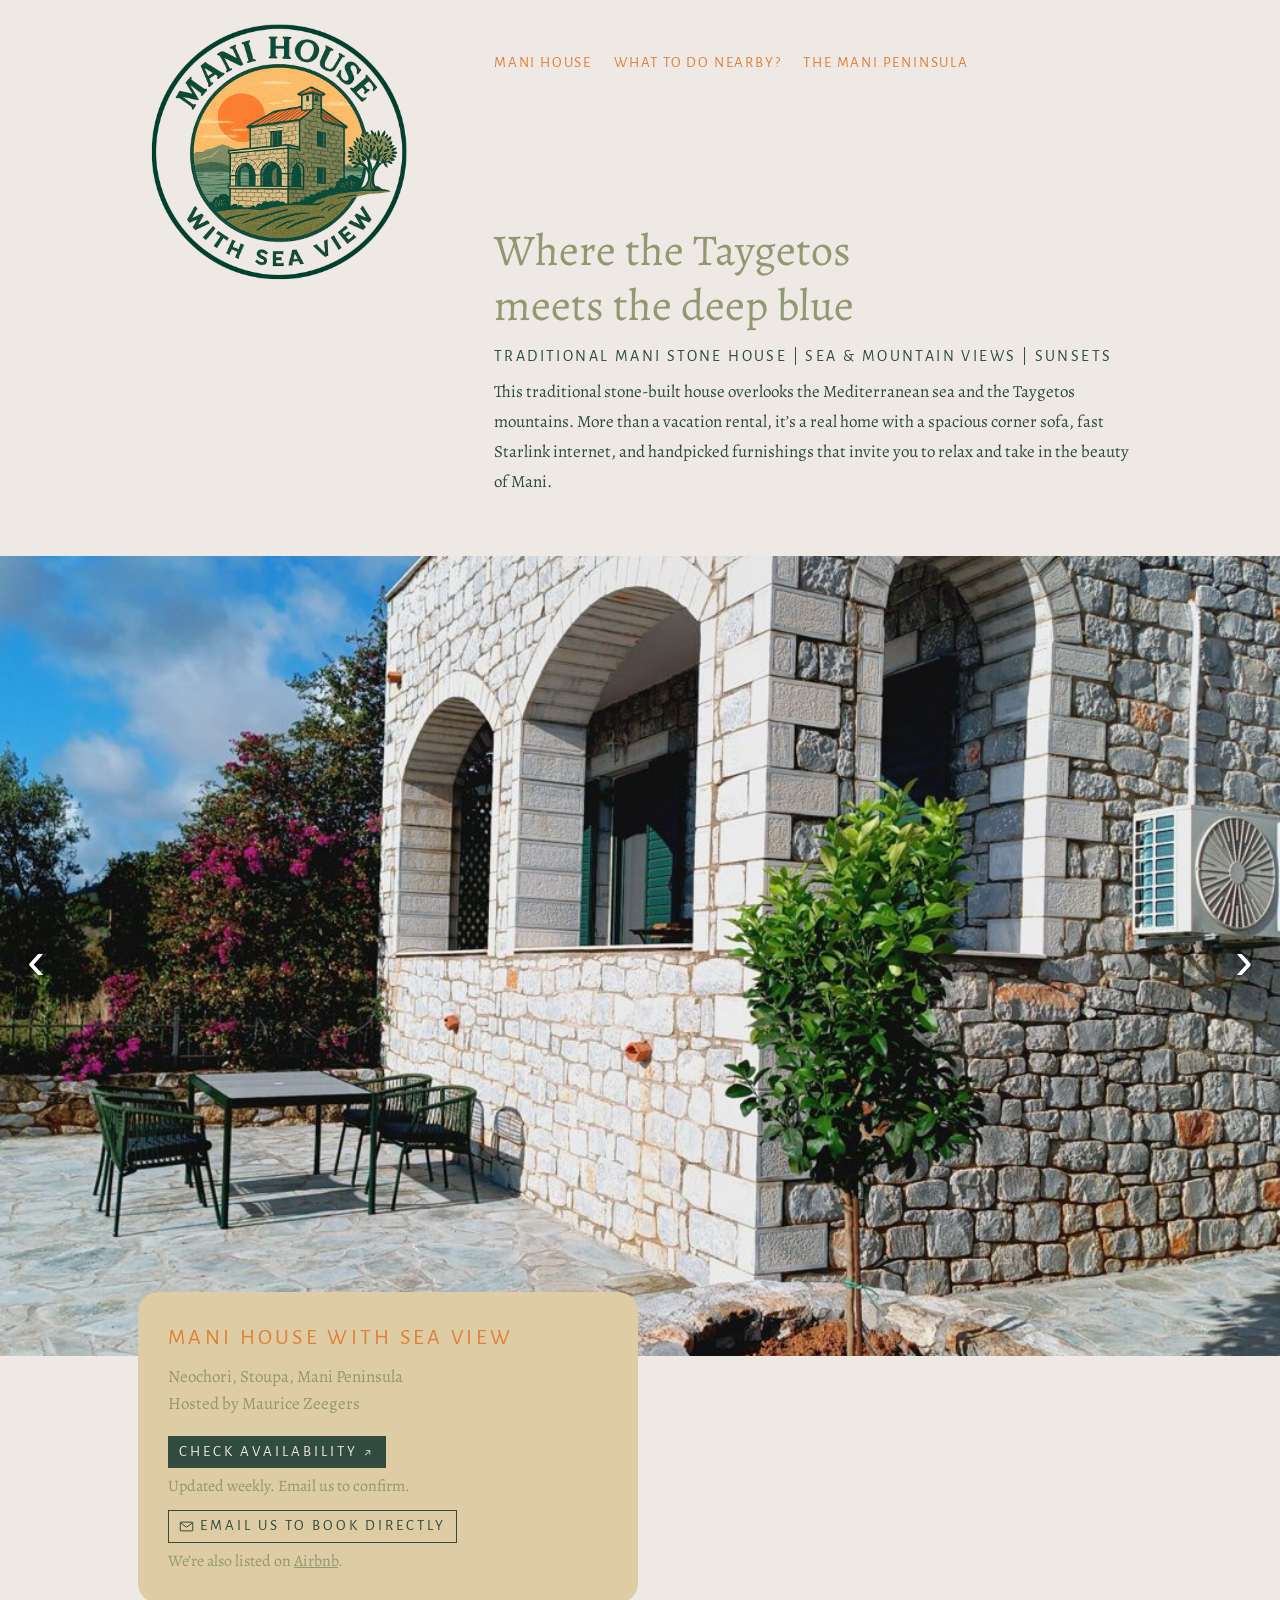
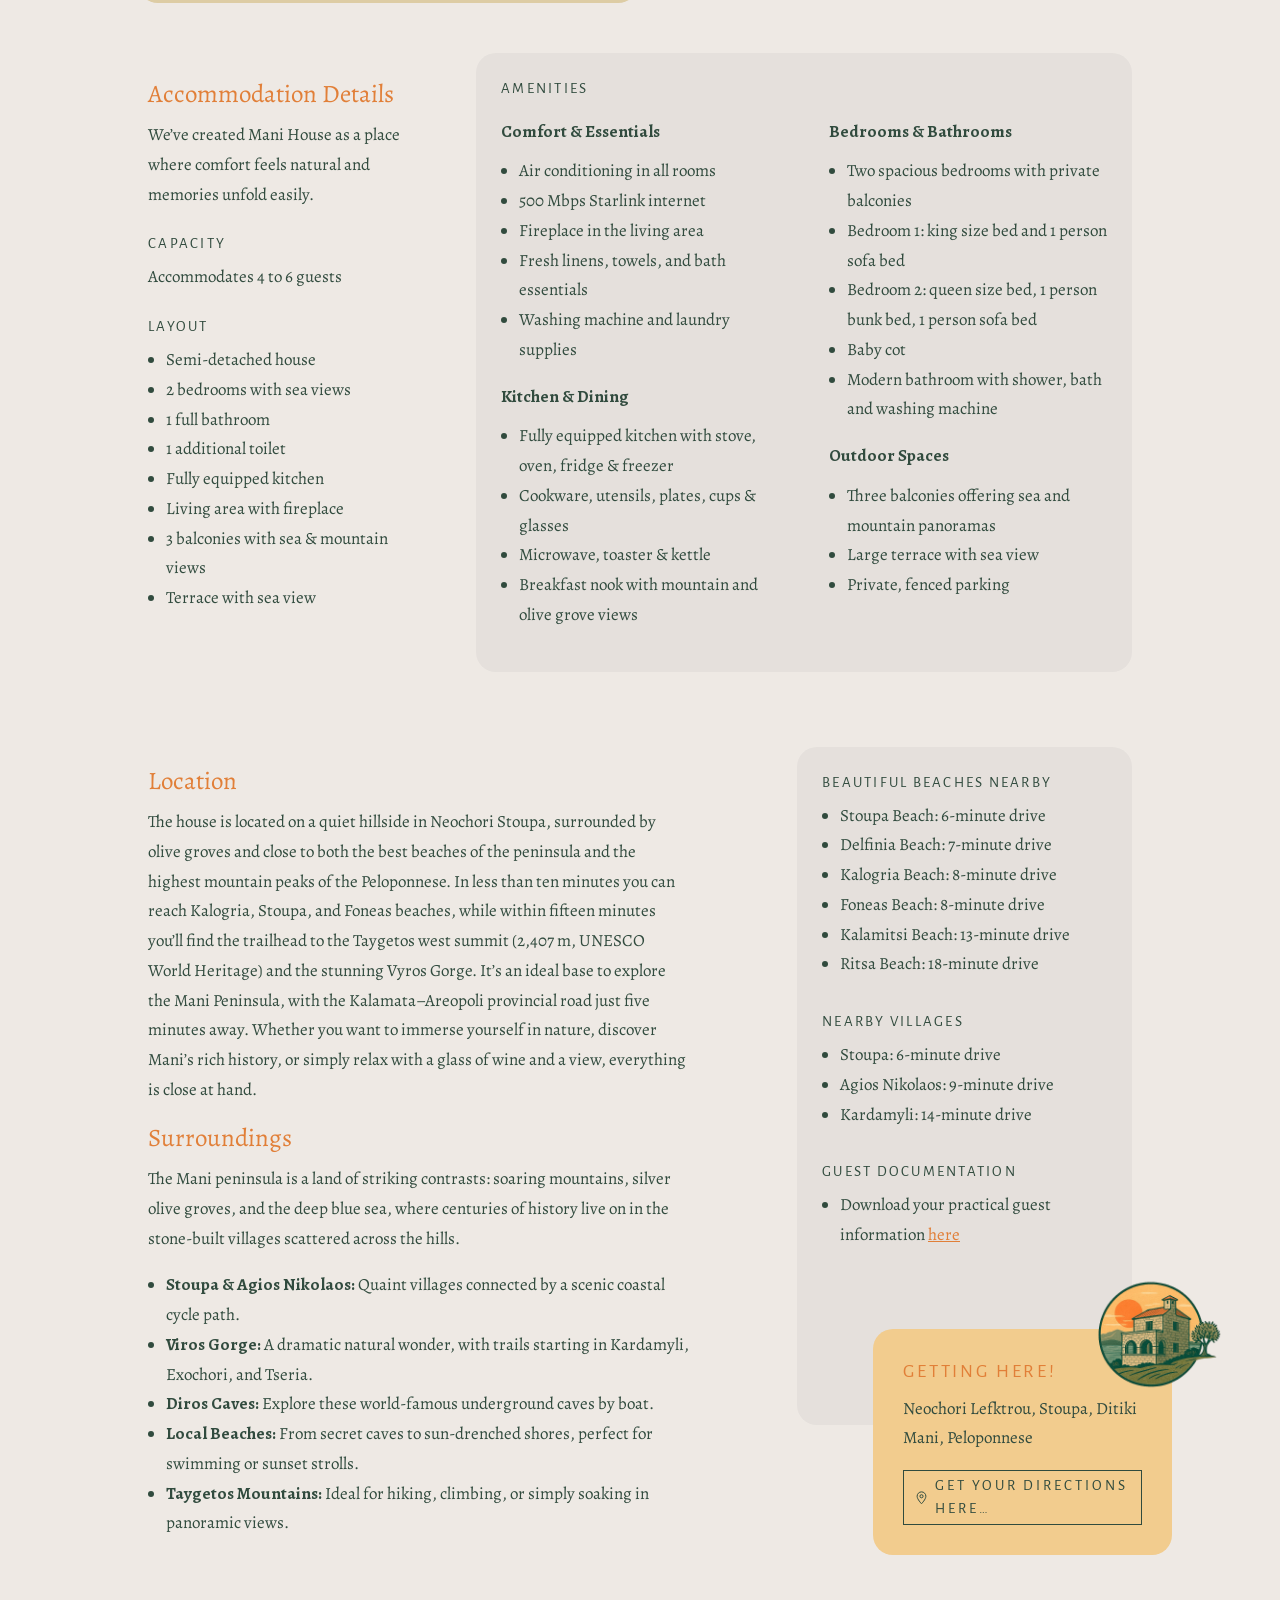
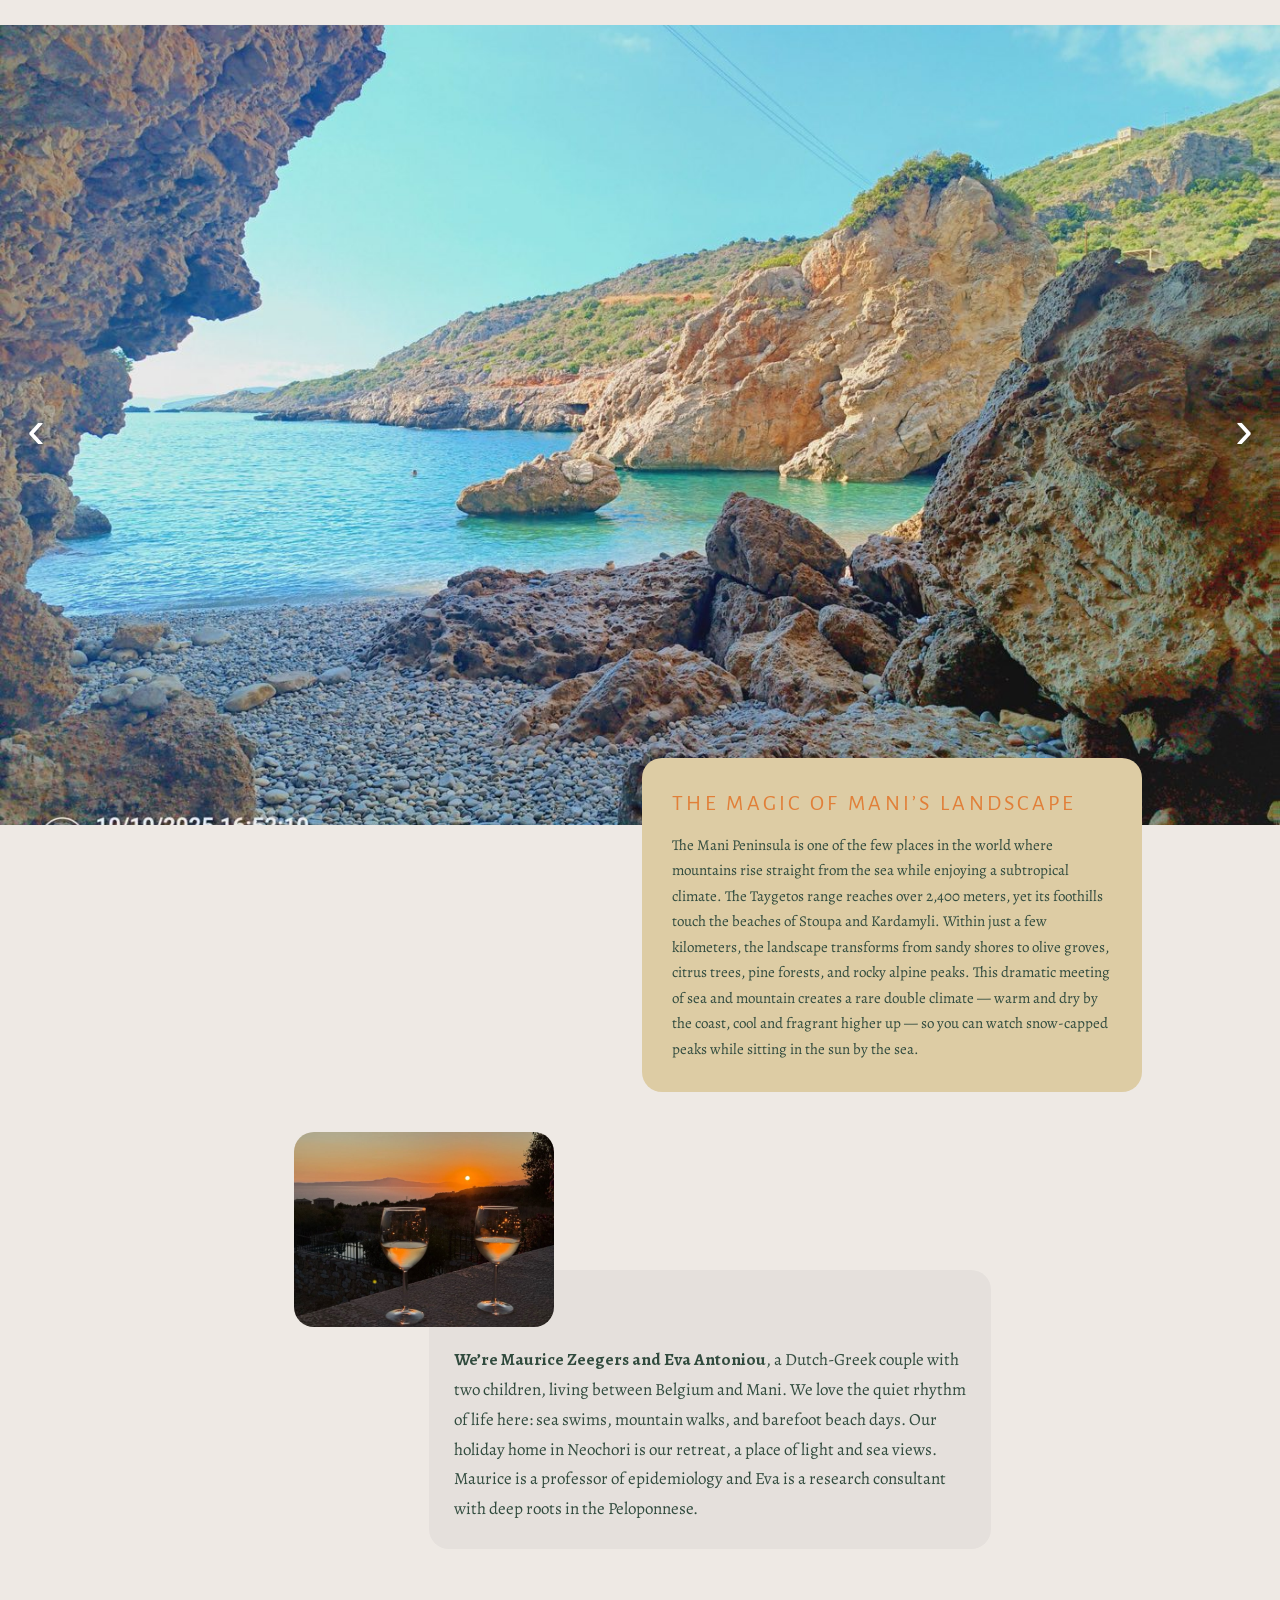
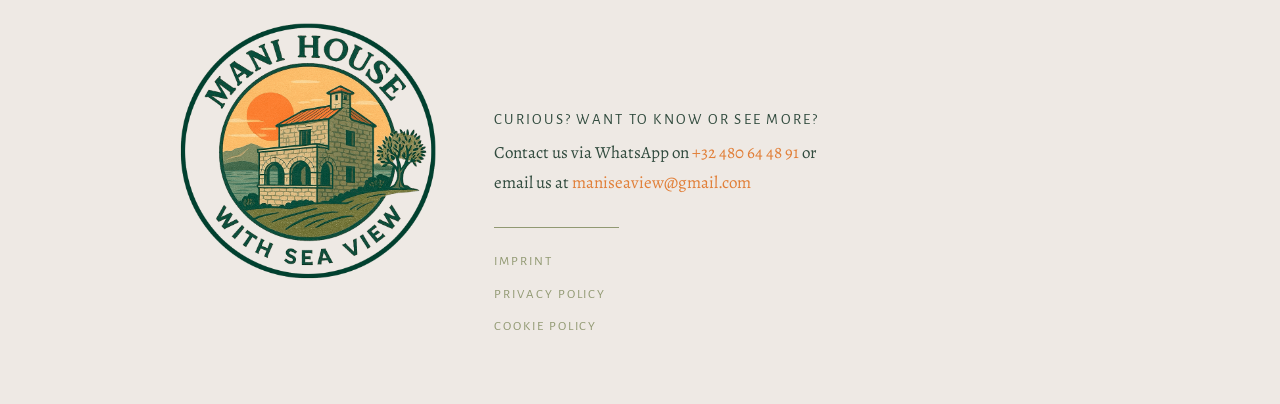
==== commit 8505af3a: "Remove personal reply sentence from booking block" ====
--- a/index.html
+++ b/index.html
@@ -174,7 +174,7 @@
         <a class="button solid" href="https://mauricezeegers.nl/#house">Check availability <span aria-hidden="true">↗</span></a>
         <p class="note">Updated weekly. Email us to confirm.</p>
         <a class="button" href="mailto:maniseaview@gmail.com?subject=Enquiry%20Mani%20House"><svg viewBox="0 0 24 24" fill="none" stroke="currentColor" stroke-width="1.6" aria-hidden="true"><rect x="2" y="5" width="20" height="14" rx="1"/><path d="M2 6l10 7 10-7"/></svg>Email us to book directly</a>
-        <p class="note">Booking direct means a personal reply from the host. We’re also listed on <a href="https://www.airbnb.com/rooms/1461648641236186463">Airbnb</a>.</p>
+        <p class="note">We’re also listed on <a href="https://www.airbnb.com/rooms/1461648641236186463">Airbnb</a>.</p>
       </div>
     </div>
 
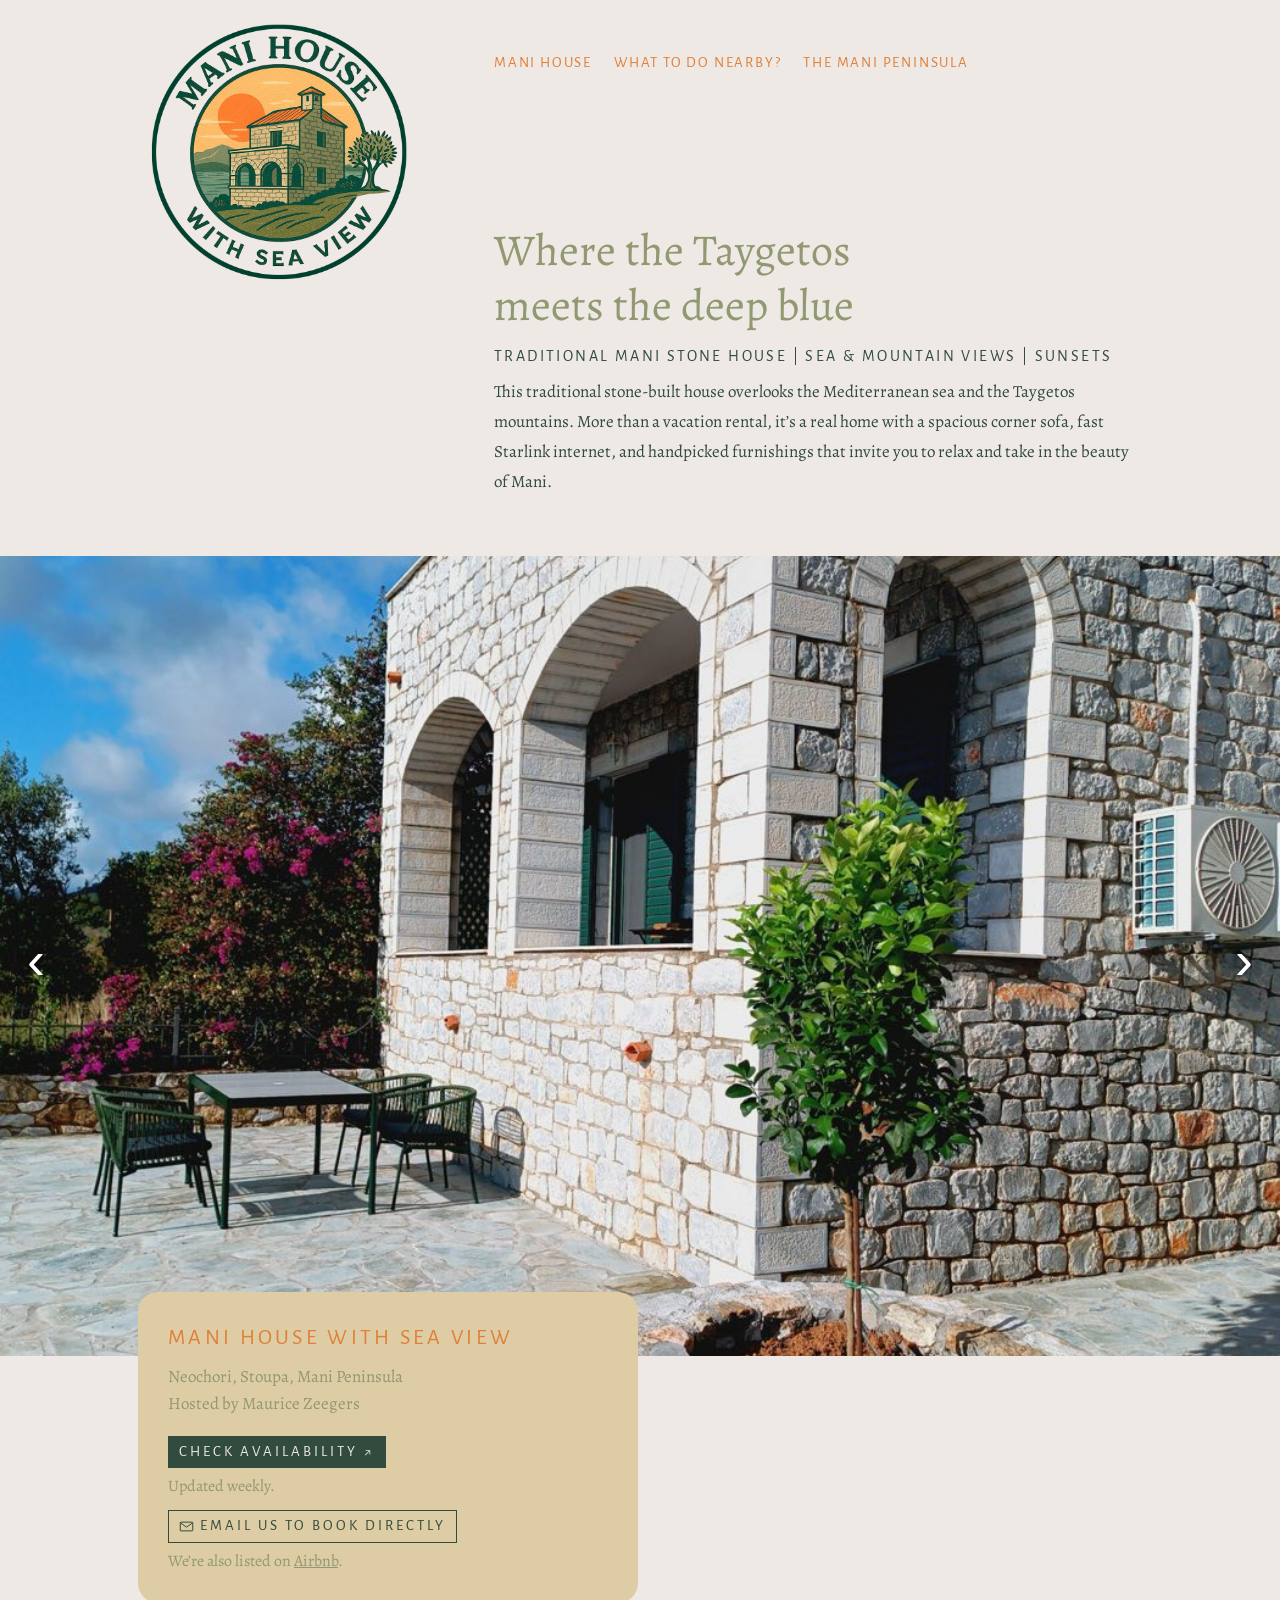
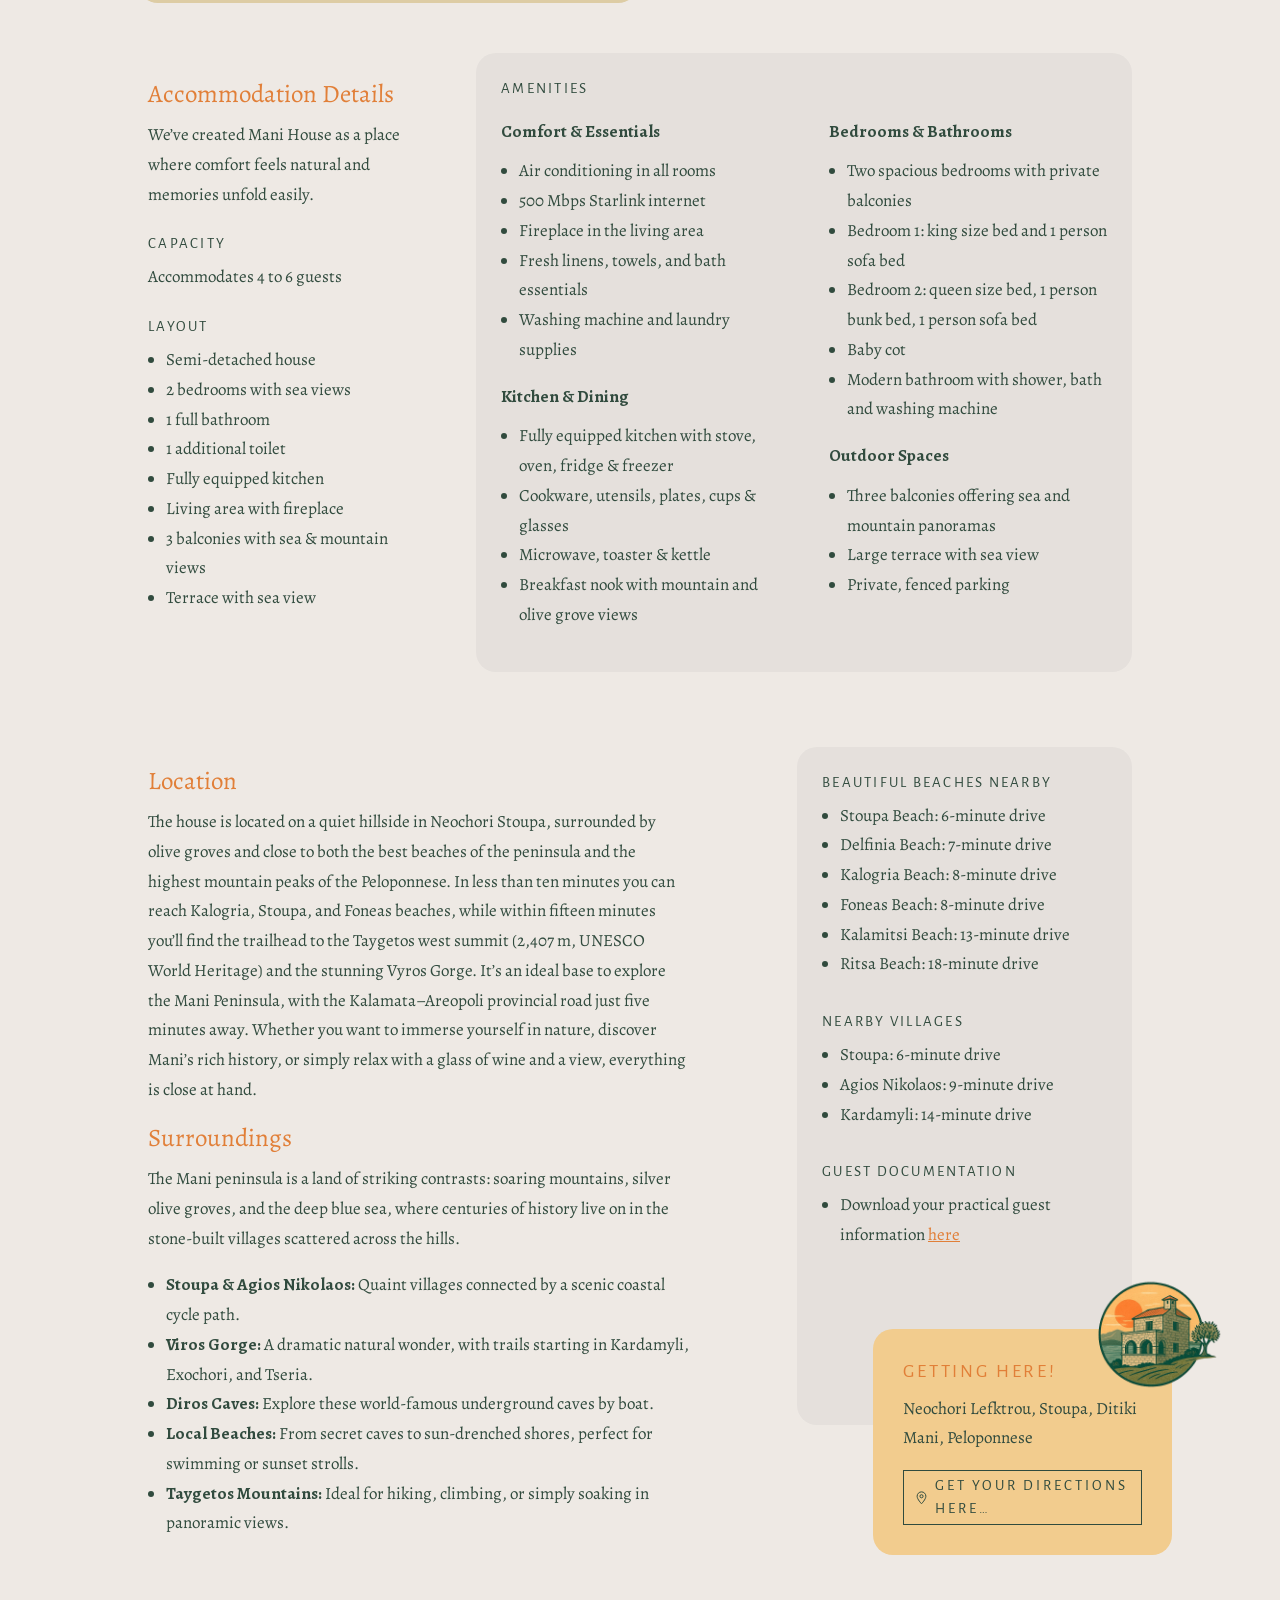
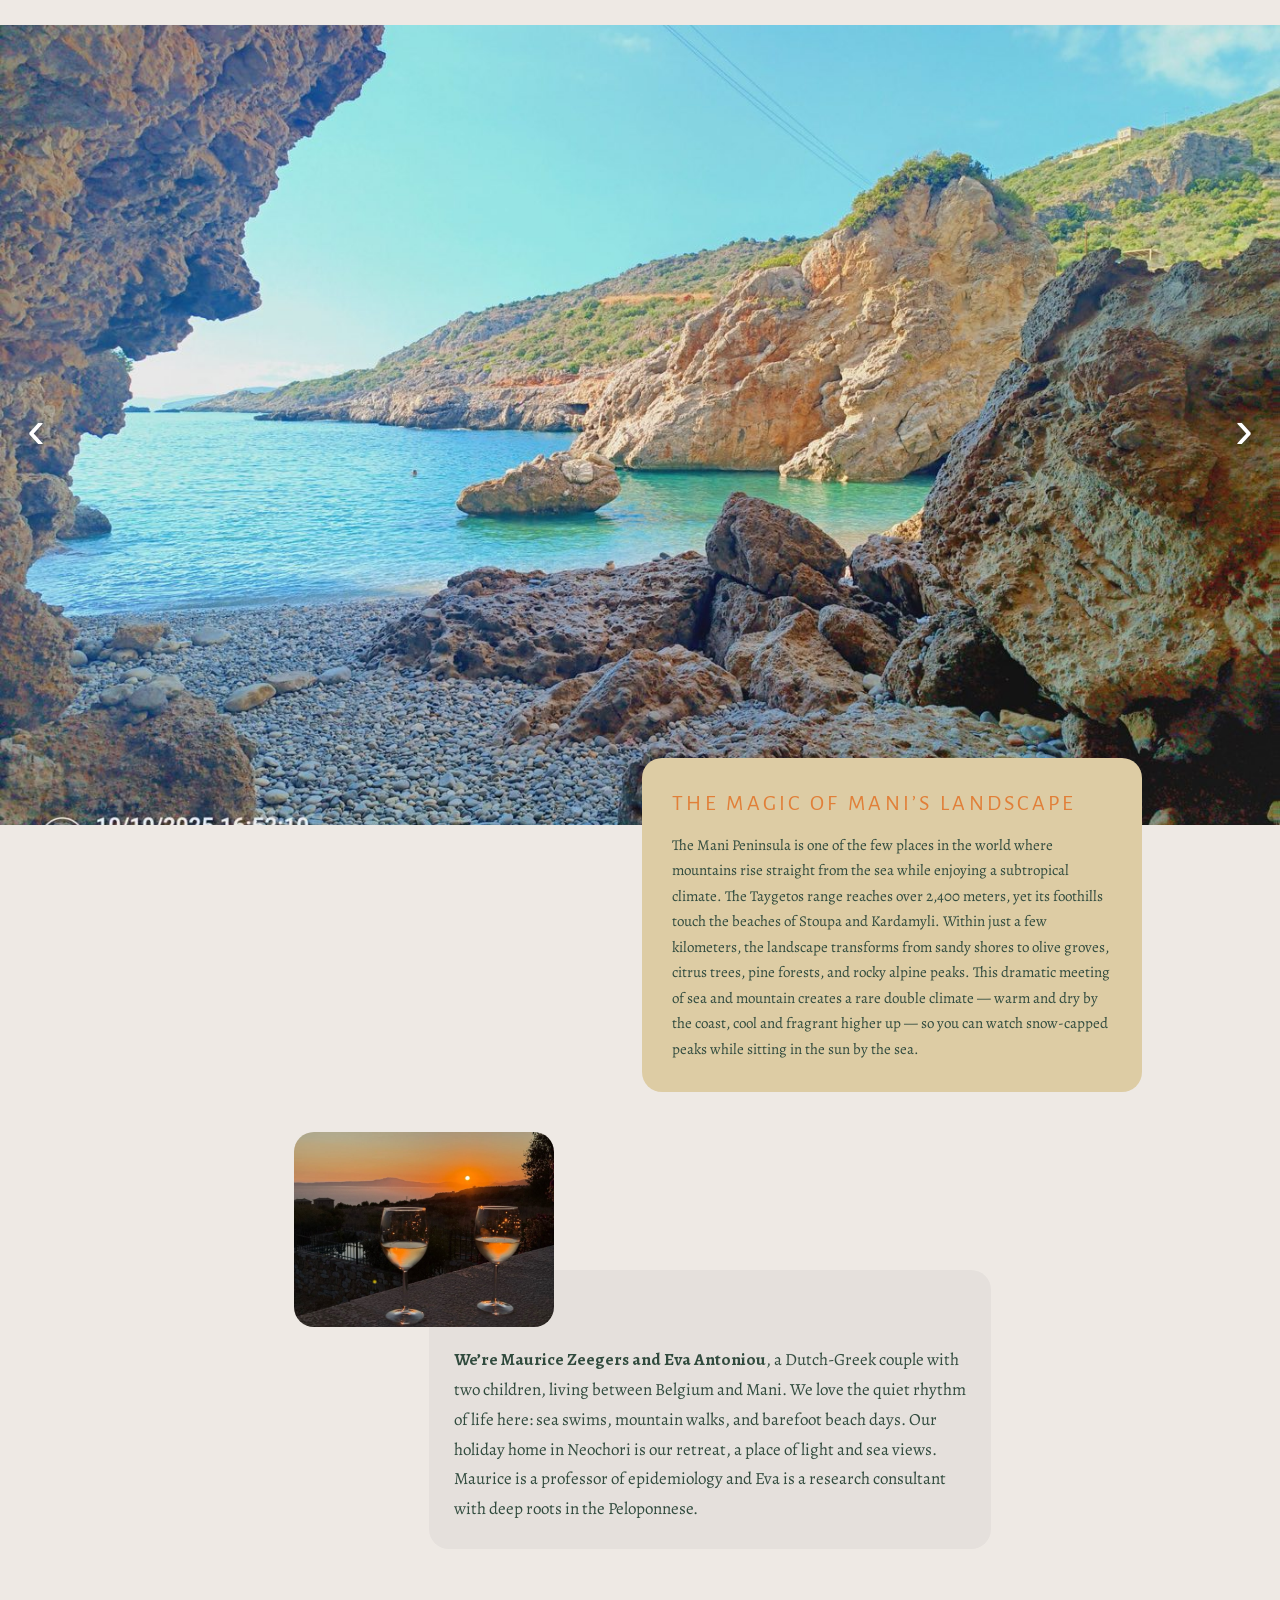
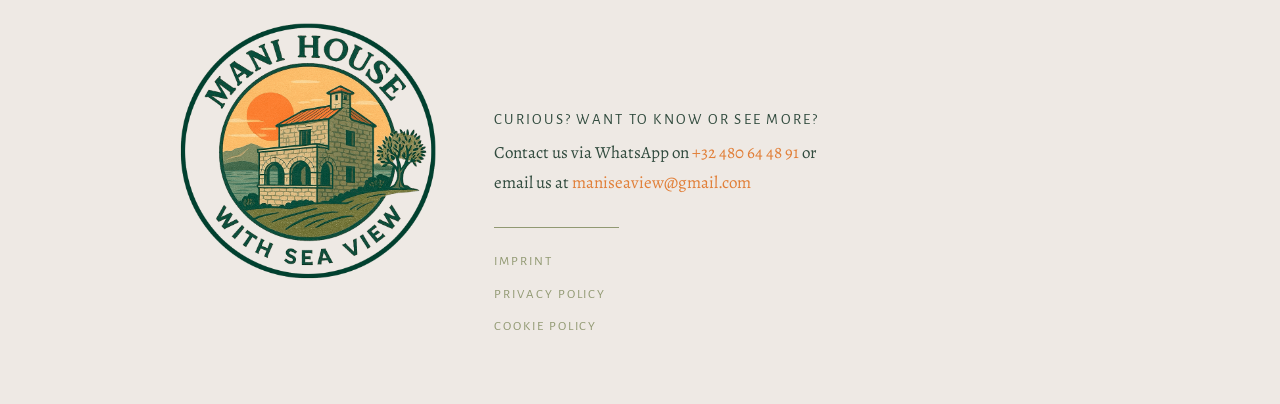
==== commit 412e7c4c: "Shorten availability note" ====
--- a/index.html
+++ b/index.html
@@ -172,7 +172,7 @@
       <p class="where">Neochori, Stoupa, Mani Peninsula<br>Hosted by Maurice Zeegers</p>
       <div class="buttons">
         <a class="button solid" href="https://mauricezeegers.nl/#house">Check availability <span aria-hidden="true">↗</span></a>
-        <p class="note">Updated weekly. Email us to confirm.</p>
+        <p class="note">Updated weekly.</p>
         <a class="button" href="mailto:maniseaview@gmail.com?subject=Enquiry%20Mani%20House"><svg viewBox="0 0 24 24" fill="none" stroke="currentColor" stroke-width="1.6" aria-hidden="true"><rect x="2" y="5" width="20" height="14" rx="1"/><path d="M2 6l10 7 10-7"/></svg>Email us to book directly</a>
         <p class="note">We’re also listed on <a href="https://www.airbnb.com/rooms/1461648641236186463">Airbnb</a>.</p>
       </div>
